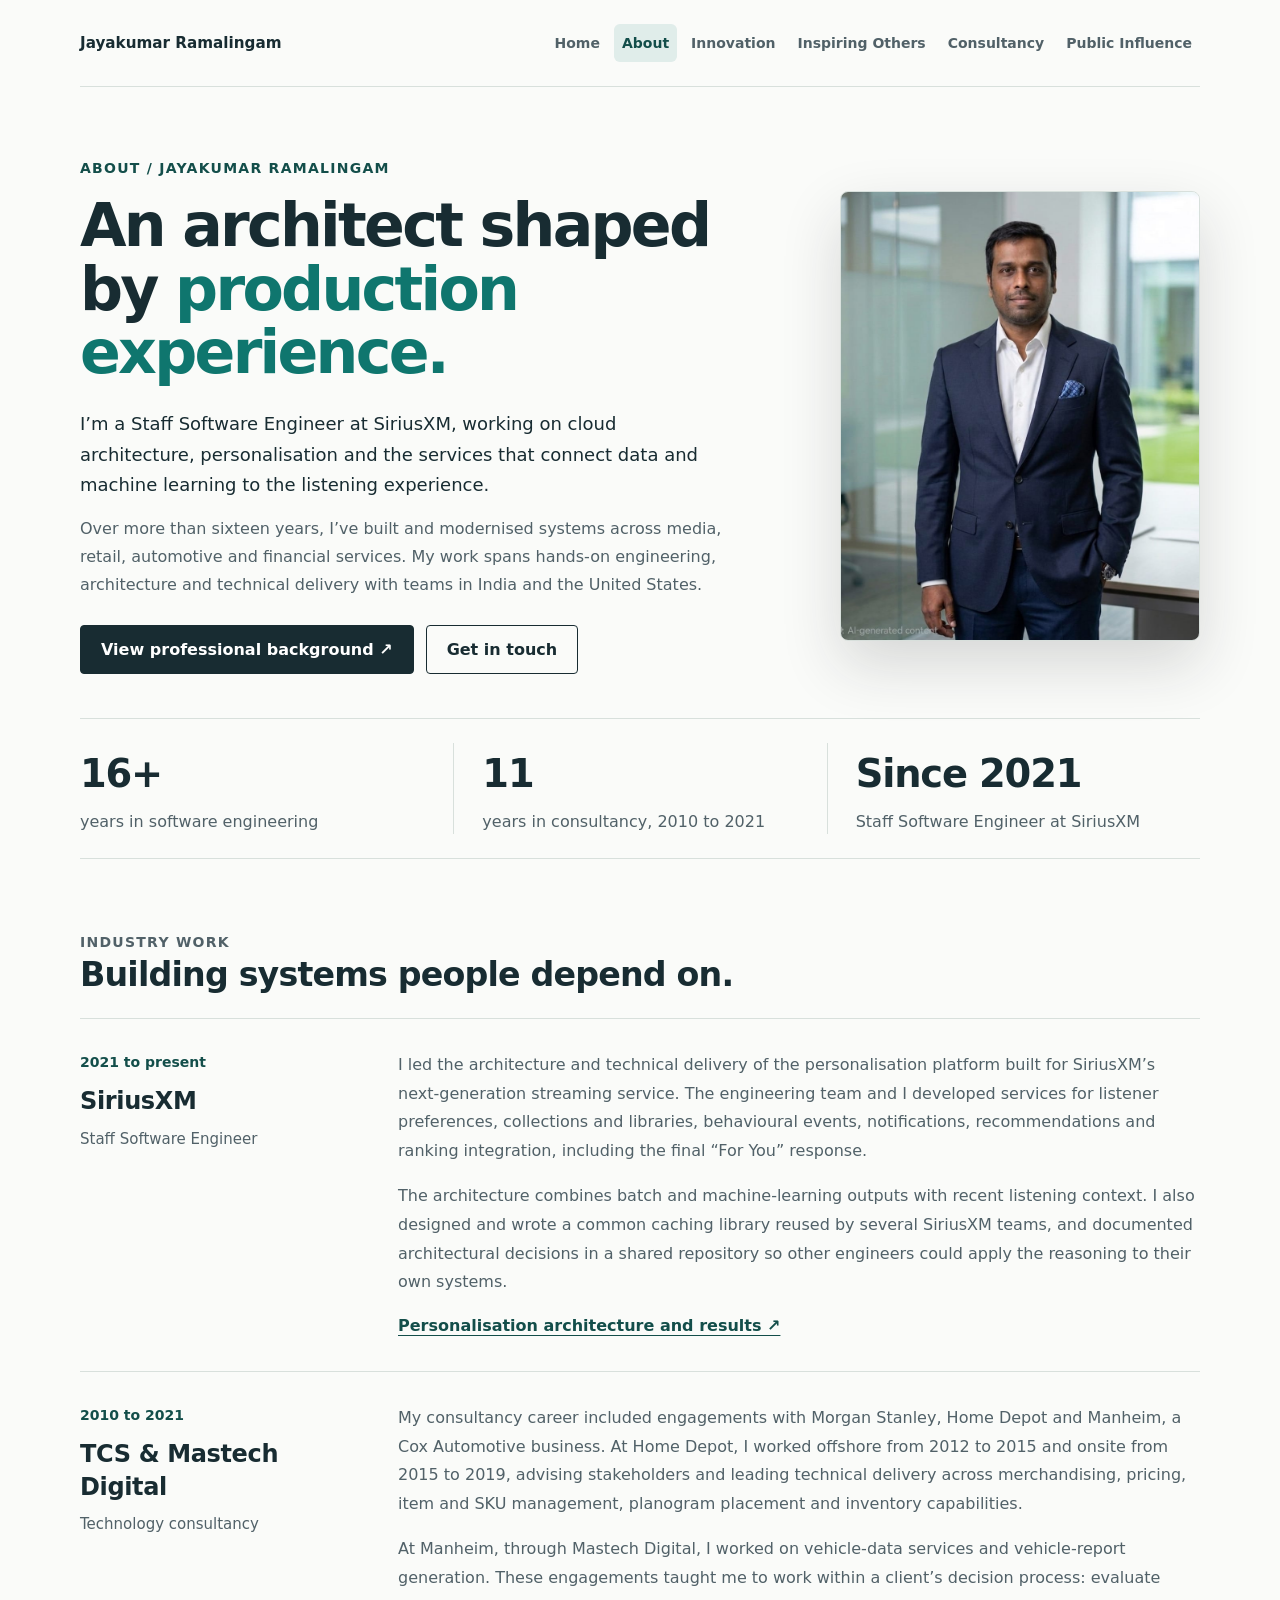
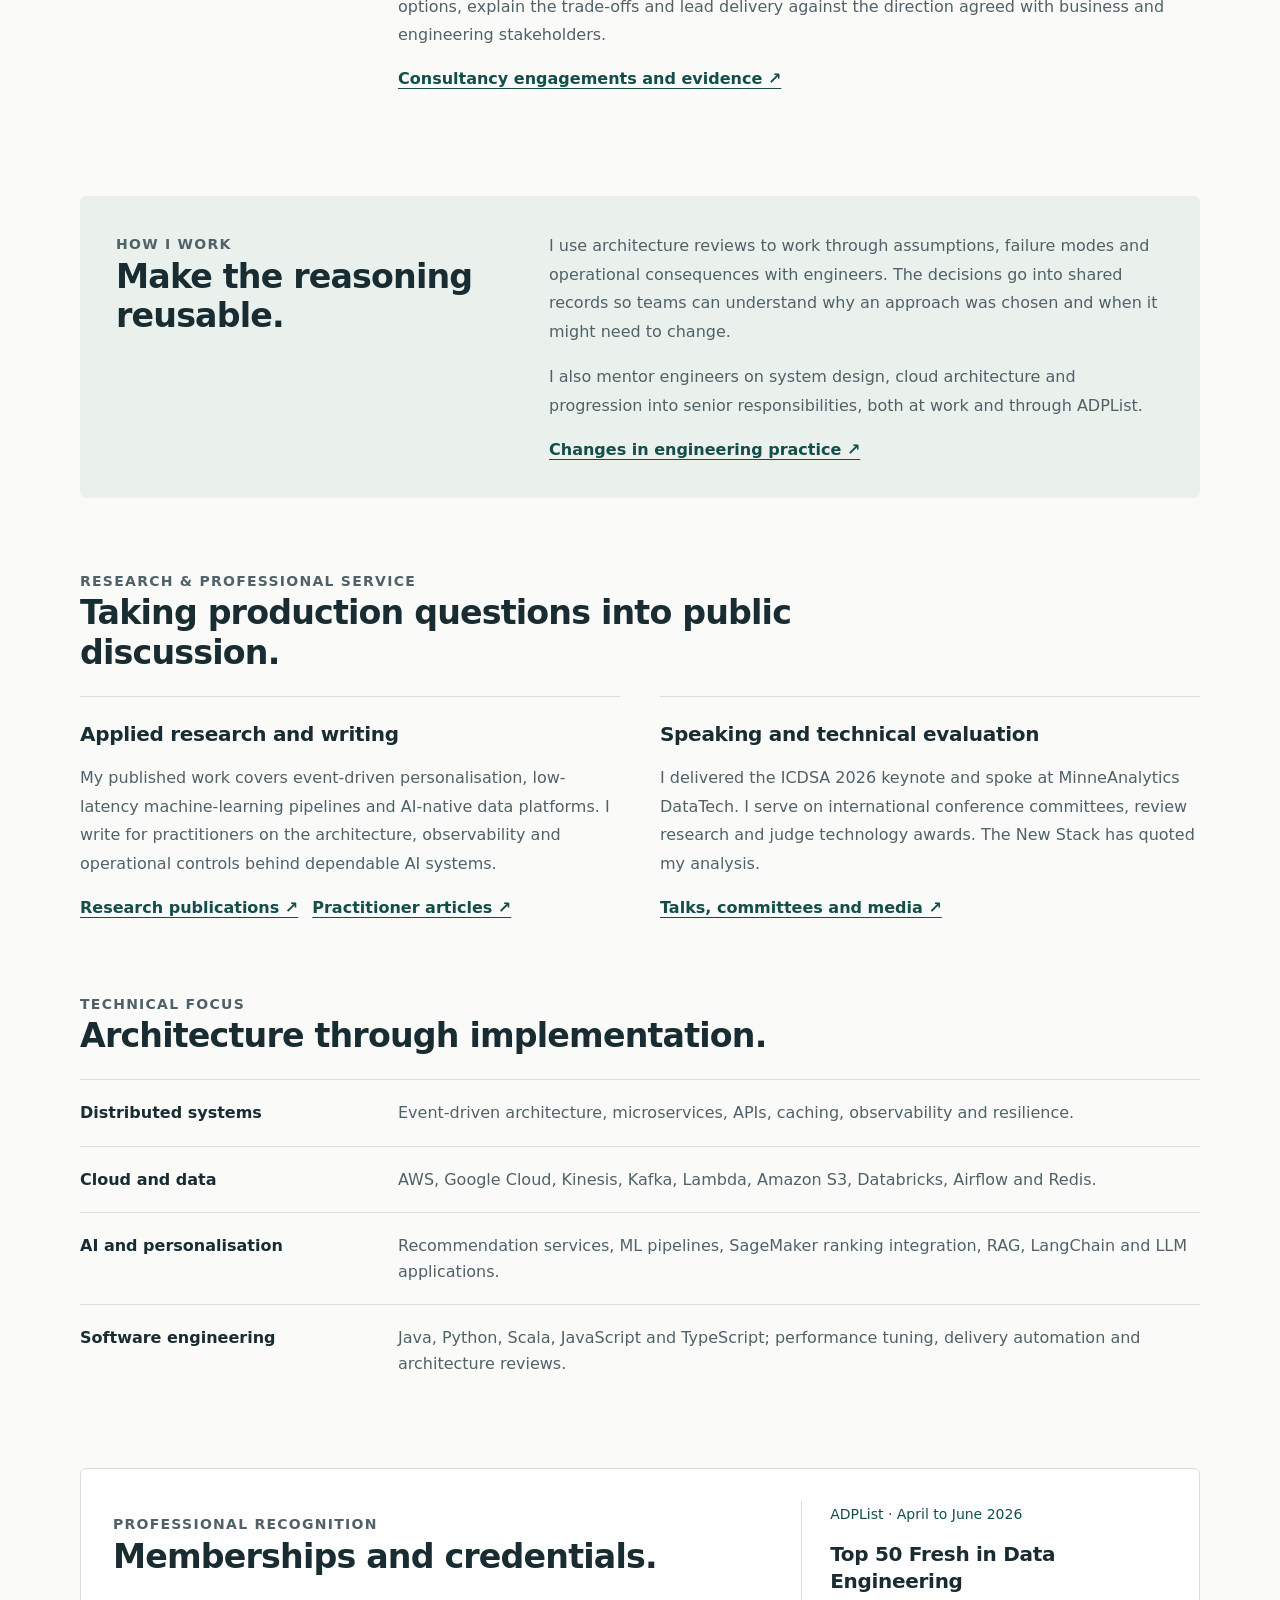
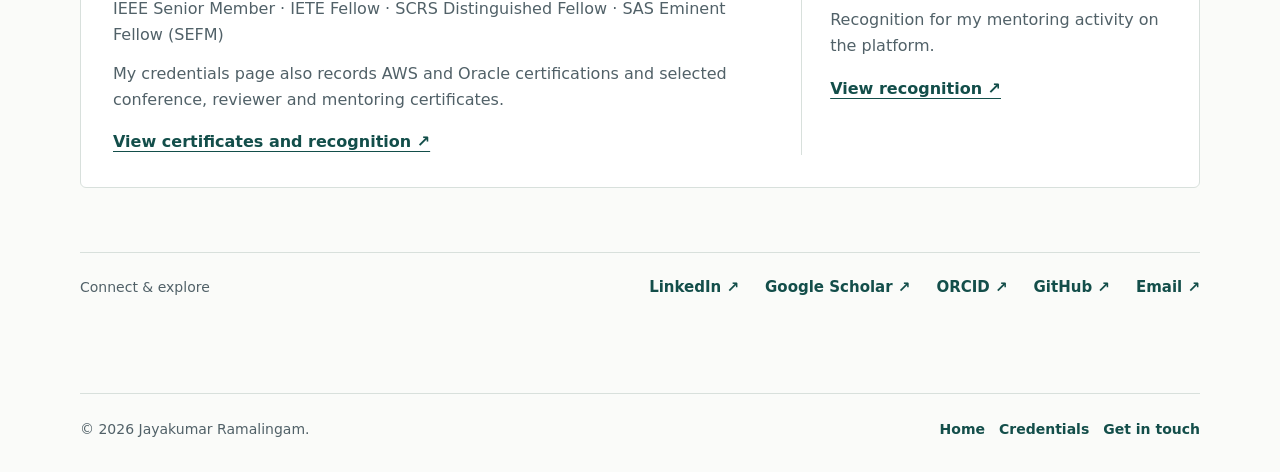
==== about.html @ e1bb245c "Add SAS Eminent Fellow membership" ====
<!doctype html>
<html lang="en">
  <head>
    <meta charset="utf-8">
    <meta name="viewport" content="width=device-width, initial-scale=1">
    <meta name="robots" content="noindex, nofollow, noarchive, nosnippet">
    <title>About | Jayakumar Ramalingam</title>
    <meta name="description" content="Jayakumar Ramalingam’s work in SiriusXM personalisation, eleven years of consultancy through TCS and Mastech Digital, applied research, speaking and mentoring.">
    <link rel="canonical" href="https://jrtechfolio.com/about.html">
    <meta property="og:type" content="profile">
    <meta property="og:site_name" content="Jayakumar Ramalingam">
    <meta property="og:title" content="About | Jayakumar Ramalingam">
    <meta property="og:description" content="Sixteen years in software engineering across media, retail, automotive and financial services. Staff Software Engineer at SiriusXM, researcher, speaker and mentor.">
    <meta property="og:url" content="https://jrtechfolio.com/about.html">
    <meta property="og:image" content="https://jrtechfolio.com/assets/profile/jay-full.jpeg">
    <meta property="og:image:alt" content="Portrait of Jayakumar Ramalingam">
    <meta name="twitter:card" content="summary">
    <meta name="twitter:title" content="About | Jayakumar Ramalingam">
    <meta name="twitter:description" content="Sixteen years in software engineering across media, retail, automotive and financial services. Staff Software Engineer at SiriusXM, researcher, speaker and mentor.">
    <meta name="twitter:image" content="https://jrtechfolio.com/assets/profile/jay-full.jpeg">
    <link rel="icon" href="favicon.svg" type="image/svg+xml">
    <link rel="stylesheet" href="style.css">
    <link rel="stylesheet" href="profile.css?v=20260906">
  </head>
  <body class="profile-refresh">
    <a class="skip-link" href="#main">Skip to content</a>
    <header class="site-header">
      <a class="brand" href="index.html">Jayakumar Ramalingam</a>
      <nav class="nav" aria-label="Primary navigation"><a href="index.html">Home</a><a aria-current="page" href="about.html">About</a><a href="innovation.html">Innovation</a><a href="inspiring.html">Inspiring Others</a><a href="consultancy.html">Consultancy</a><a href="influencer.html">Public Influence</a></nav>
    </header>
    <main class="profile" id="main">
      <section class="bio-intro" aria-labelledby="page-title">
        <div>
          <p class="eyebrow">About / Jayakumar Ramalingam</p>
          <h1 id="page-title">An architect shaped by <span>production experience.</span></h1>
          <p class="intro-lead">I’m a Staff Software Engineer at SiriusXM, working on cloud architecture, personalisation and the services that connect data and machine learning to the listening experience.</p>
          <p class="intro-detail">Over more than sixteen years, I’ve built and modernised systems across media, retail, automotive and financial services. My work spans hands-on engineering, architecture and technical delivery with teams in India and the United States.</p>
          <div class="actions"><a href="https://linkedin.com/in/jayakumarramalingam">View professional background ↗</a><a href="mailto:Jayakumar.ramalingam@ieee.org">Get in touch</a></div>
        </div>
        <img class="profile-portrait" src="assets/profile/jay-full.jpeg" alt="Jayakumar Ramalingam" fetchpriority="high">
      </section>
      <dl class="career-facts" aria-label="Career at a glance"><div><dt>16+</dt><dd>years in software engineering</dd></div><div><dt>11</dt><dd>years in consultancy, 2010 to 2021</dd></div><div><dt>Since 2021</dt><dd>Staff Software Engineer at SiriusXM</dd></div></dl>
      <section class="section bio-story" aria-labelledby="work-title">
        <div class="section-heading"><p class="eyebrow">Industry work</p><h2 id="work-title">Building systems people depend on.</h2></div>
        <div class="career-entries">
          <article><div class="career-label"><span>2021 to present</span><h3>SiriusXM</h3><p>Staff Software Engineer</p></div><div><p>I led the architecture and technical delivery of the personalisation platform built for SiriusXM’s next-generation streaming service. The engineering team and I developed services for listener preferences, collections and libraries, behavioural events, notifications, recommendations and ranking integration, including the final “For You” response.</p><p>The architecture combines batch and machine-learning outputs with recent listening context. I also designed and wrote a common caching library reused by several SiriusXM teams, and documented architectural decisions in a shared repository so other engineers could apply the reasoning to their own systems.</p><a class="text-link" href="innovation.html">Personalisation architecture and results ↗</a></div></article>
          <article><div class="career-label"><span>2010 to 2021</span><h3>TCS &amp; Mastech Digital</h3><p>Technology consultancy</p></div><div><p>My consultancy career included engagements with Morgan Stanley, Home Depot and Manheim, a Cox Automotive business. At Home Depot, I worked offshore from 2012 to 2015 and onsite from 2015 to 2019, advising stakeholders and leading technical delivery across merchandising, pricing, item and SKU management, planogram placement and inventory capabilities.</p><p>At Manheim, through Mastech Digital, I worked on vehicle-data services and vehicle-report generation. These engagements taught me to work within a client’s decision process: evaluate options, explain the trade-offs and lead delivery against the direction agreed with business and engineering stakeholders.</p><a class="text-link" href="consultancy.html">Consultancy engagements and evidence ↗</a></div></article>
        </div>
      </section>
      <section class="section practice-section" aria-labelledby="practice-title"><div><p class="eyebrow">How I work</p><h2 id="practice-title">Make the reasoning reusable.</h2></div><div><p>I use architecture reviews to work through assumptions, failure modes and operational consequences with engineers. The decisions go into shared records so teams can understand why an approach was chosen and when it might need to change.</p><p>I also mentor engineers on system design, cloud architecture and progression into senior responsibilities, both at work and through ADPList.</p><div class="text-links"><a href="inspiring.html">Changes in engineering practice ↗</a></div></div></section>
      <section class="section" aria-labelledby="research-title">
        <div class="section-heading"><p class="eyebrow">Research &amp; professional service</p><h2 id="research-title">Taking production questions into public discussion.</h2></div>
        <div class="about-contributions"><article><h3>Applied research and writing</h3><p>My published work covers event-driven personalisation, low-latency machine-learning pipelines and AI-native data platforms. I write for practitioners on the architecture, observability and operational controls behind dependable AI systems.</p><a class="text-link" href="publications.html">Research publications ↗</a><a class="text-link" href="influencer.html#writing-title">Practitioner articles ↗</a></article><article><h3>Speaking and technical evaluation</h3><p>I delivered the ICDSA 2026 keynote and spoke at MinneAnalytics DataTech. I serve on international conference committees, review research and judge technology awards. The New Stack has quoted my analysis.</p><a class="text-link" href="influencer.html">Talks, committees and media ↗</a></article></div>
      </section>
      <section class="section" aria-labelledby="expertise-title"><div class="section-heading"><p class="eyebrow">Technical focus</p><h2 id="expertise-title">Architecture through implementation.</h2></div><dl class="expertise-list"><div><dt>Distributed systems</dt><dd>Event-driven architecture, microservices, APIs, caching, observability and resilience.</dd></div><div><dt>Cloud and data</dt><dd>AWS, Google Cloud, Kinesis, Kafka, Lambda, Amazon S3, Databricks, Airflow and Redis.</dd></div><div><dt>AI and personalisation</dt><dd>Recommendation services, ML pipelines, SageMaker ranking integration, RAG, LangChain and LLM applications.</dd></div><div><dt>Software engineering</dt><dd>Java, Python, Scala, JavaScript and TypeScript; performance tuning, delivery automation and architecture reviews.</dd></div></dl></section>
      <section class="section credentials-band" aria-labelledby="credentials-title"><div><p class="eyebrow">Professional recognition</p><h2 id="credentials-title">Memberships and credentials.</h2><p>IEEE Senior Member · IETE Fellow · SCRS Distinguished Fellow · SAS Eminent Fellow (SEFM)</p><p>My credentials page also records AWS and Oracle certifications and selected conference, reviewer and mentoring certificates.</p><a class="text-link" href="certifications.html">View certificates and recognition ↗</a></div><div class="mentoring-recognition"><span>ADPList · April to June 2026</span><h3>Top 50 Fresh in Data Engineering</h3><p>Recognition for my mentoring activity on the platform.</p><a class="text-link" href="certifications.html#recognition-title">View recognition ↗</a></div></section>
      <div class="profile-links closing-links" aria-label="Professional profiles"><span>Connect &amp; explore</span><a href="https://linkedin.com/in/jayakumarramalingam">LinkedIn ↗</a><a href="https://scholar.google.com/citations?user=TAICrQcAAAAJ">Google Scholar ↗</a><a href="https://orcid.org/0009-0007-9823-3097">ORCID ↗</a><a href="https://github.com/jayakumar-ramalingam/">GitHub ↗</a><a href="mailto:Jayakumar.ramalingam@ieee.org">Email ↗</a></div>
    </main>
    <footer class="site-footer"><p>© 2026 Jayakumar Ramalingam.</p><div><a href="index.html">Home</a><a href="certifications.html">Credentials</a><a href="mailto:Jayakumar.ramalingam@ieee.org">Get in touch</a></div></footer>
  </body>
</html>
---- style.css ----
:root {
  color-scheme: light;
  --bg: #f7f4ef;
  --surface: #ffffff;
  --ink: #202124;
  --muted: #5f6368;
  --line: #d7d2ca;
  --accent: #0f766e;
  --accent-dark: #134e4a;
  --warm: #d97706;
}

* {
  box-sizing: border-box;
}

body {
  margin: 0;
  min-height: 100vh;
  font-family: Inter, ui-sans-serif, system-ui, -apple-system, BlinkMacSystemFont,
    "Segoe UI", sans-serif;
  color: var(--ink);
  background:
    radial-gradient(circle at 88% 18%, rgba(217, 119, 6, 0.16), transparent 26%),
    linear-gradient(135deg, rgba(15, 118, 110, 0.12), transparent 35%),
    var(--bg);
}

a {
  color: inherit;
}

.site-header,
.site-footer,
.profile {
  width: min(1120px, calc(100% - 32px));
  margin: 0 auto;
}

.site-header {
  display: flex;
  justify-content: space-between;
  gap: 24px;
  align-items: center;
  padding: 24px 0;
}

.brand {
  flex: 0 0 auto;
  color: var(--ink);
  font-weight: 900;
  text-decoration: none;
}

.nav {
  display: flex;
  flex-wrap: wrap;
  justify-content: flex-end;
  gap: 6px;
}

.nav a {
  min-height: 34px;
  padding: 8px 10px;
  border-radius: 6px;
  color: var(--muted);
  font-size: 0.9rem;
  font-weight: 800;
  text-decoration: none;
}

.nav a:hover,
.nav a[aria-current="page"] {
  background: rgba(15, 118, 110, 0.11);
  color: var(--accent-dark);
}

.profile {
  padding: 48px 0 64px;
}

.hero {
  display: grid;
  grid-template-columns: minmax(0, 1fr) minmax(320px, 0.62fr);
  gap: 44px;
  align-items: center;
  padding: 40px 0 56px;
}

.hero-copy,
.page-hero > div {
  max-width: 780px;
}

.page {
  padding-top: 36px;
}

.page-hero {
  display: grid;
  grid-template-columns: minmax(0, 1fr) 164px;
  gap: 36px;
  align-items: center;
  padding-bottom: 48px;
}

.eyebrow {
  margin: 0 0 14px;
  color: var(--accent-dark);
  font-size: 0.78rem;
  font-weight: 900;
  letter-spacing: 0.12em;
  text-transform: uppercase;
}

h1,
h2,
h3,
p {
  letter-spacing: 0;
}

h1 {
  margin: 0;
  max-width: 11ch;
  font-size: clamp(3.1rem, 7vw, 6.4rem);
  line-height: 0.96;
}

.page-hero h1 {
  max-width: 13ch;
  font-size: clamp(2.7rem, 6vw, 5.5rem);
}

h2 {
  margin: 0;
  font-size: clamp(1.8rem, 3vw, 3rem);
  line-height: 1.08;
}

h3 {
  margin: 0;
  font-size: 1rem;
}

.summary {
  max-width: 680px;
  margin: 18px 0 0;
  color: var(--muted);
  font-size: 1.2rem;
  line-height: 1.7;
}

.hero-statement {
  max-width: 620px;
  margin: 28px 0 0;
  font-size: 2rem;
  font-weight: 900;
  line-height: 1.15;
}

.actions,
.inline-links {
  display: flex;
  flex-wrap: wrap;
  gap: 12px;
  margin-top: 32px;
}

.actions a,
.inline-links a,
.section-list article > a {
  display: inline-flex;
  align-items: center;
  justify-content: center;
  min-height: 44px;
  padding: 0 18px;
  border: 1px solid var(--ink);
  border-radius: 6px;
  font-weight: 900;
  text-decoration: none;
  transition:
    background-color 160ms ease,
    color 160ms ease,
    transform 160ms ease;
}

.actions a:first-child,
.inline-links a:first-child,
.section-list article > a {
  background: var(--ink);
  color: var(--surface);
}

.actions a:hover,
.inline-links a:hover,
.section-list article > a:hover {
  transform: translateY(-2px);
}

.connect-panel {
  padding: 24px;
  border: 1px solid var(--line);
  border-radius: 8px;
  background: rgba(255, 255, 255, 0.82);
  box-shadow: 0 24px 60px rgba(32, 33, 36, 0.16);
}

.connect-panel .eyebrow {
  margin: 0;
}

.connect-links {
  display: grid;
  gap: 8px;
  margin: 18px 0 0;
  padding: 0;
  list-style: none;
}

.connect-links a {
  display: flex;
  min-height: 42px;
  align-items: center;
  padding: 0 14px;
  border: 1px solid var(--line);
  border-radius: 6px;
  background: var(--surface);
  color: var(--accent-dark);
  font-weight: 900;
  text-decoration: none;
}

.connect-links a:hover {
  border-color: var(--accent);
}

.home-contributions {
  padding-top: 32px;
  border-top: 1px solid var(--line);
}

.evidence-grid {
  display: grid;
  grid-template-columns: repeat(5, minmax(0, 1fr));
  gap: 12px;
}

.evidence-grid a {
  display: flex;
  min-height: 164px;
  flex-direction: column;
  justify-content: space-between;
  padding: 20px;
  border: 1px solid var(--line);
  border-radius: 8px;
  background: rgba(255, 255, 255, 0.8);
  color: var(--ink);
  font-weight: 900;
  line-height: 1.25;
  text-decoration: none;
  transition: border-color 160ms ease, transform 160ms ease;
}

.evidence-grid a::after {
  content: "View evidence";
  color: var(--accent-dark);
  font-size: 0.78rem;
  text-transform: uppercase;
}

.evidence-grid a:hover {
  border-color: var(--accent);
  transform: translateY(-2px);
}


.contribution-list {
  display: grid;
  grid-template-columns: repeat(2, minmax(0, 1fr));
  gap: 0 28px;
  margin: 0;
  padding: 0;
  list-style: none;
}

.contribution-list li {
  min-width: 0;
  padding: 18px 0;
  border-top: 1px solid var(--line);
}

.contribution-list a,
.contribution-list span {
  display: block;
}

.contribution-list a {
  color: var(--accent-dark);
  font-weight: 900;
  text-decoration: none;
}

.contribution-list span {
  margin-top: 8px;
  color: var(--muted);
  line-height: 1.55;
}

.avatar {
  width: 164px;
  height: 164px;
  border: 1px solid var(--line);
  border-radius: 50%;
  object-fit: cover;
  background: var(--surface);
  box-shadow: 0 20px 45px rgba(32, 33, 36, 0.12);
}

.about-hero {
  grid-template-columns: minmax(0, 0.92fr) minmax(260px, 0.48fr);
}

.profile-portrait {
  display: block;
  width: 100%;
  max-width: 360px;
  aspect-ratio: 4 / 5;
  justify-self: end;
  border: 1px solid var(--line);
  border-radius: 8px;
  object-fit: cover;
  object-position: center top;
  background: var(--surface);
  box-shadow: 0 24px 60px rgba(32, 33, 36, 0.16);
}

.details {
  display: grid;
  grid-template-columns: repeat(3, minmax(0, 1fr));
  gap: 18px;
  border-top: 1px solid var(--line);
  padding-top: 24px;
}

.details article,
.timeline article,
.credentials > div,
.section-list article {
  min-height: 180px;
  padding: 22px;
  border: 1px solid var(--line);
  border-radius: 8px;
  background: rgba(255, 255, 255, 0.76);
}

.details h2,
.timeline h3 {
  margin: 0 0 14px;
  font-size: 1rem;
}

.details p,
.timeline p,
.section p,
.credentials p,
.section-list p {
  margin: 0;
  color: var(--muted);
  line-height: 1.65;
}

.details .evidence-note {
  margin-top: 14px;
  font-size: 0.9rem;
}

.stats {
  display: grid;
  grid-template-columns: repeat(3, minmax(0, 1fr));
  gap: 1px;
  margin-top: 18px;
  overflow: hidden;
  border: 1px solid var(--line);
  border-radius: 8px;
  background: var(--line);
}

.stats div {
  min-width: 0;
  padding: 18px;
  background: rgba(255, 255, 255, 0.84);
}

.case-study h3 {
  margin-bottom: 12px;
  color: var(--accent-dark);
  font-size: 0.9rem;
  text-transform: uppercase;
}

.architecture-flow {
  display: grid;
  justify-items: center;
  gap: 10px;
  padding: 24px;
  border: 1px solid var(--line);
  border-radius: 8px;
  background: rgba(255, 255, 255, 0.76);
  text-align: center;
}

.architecture-flow > span,
.architecture-services span {
  padding: 12px 16px;
  border: 1px solid var(--line);
  border-radius: 4px;
  background: var(--surface);
  color: var(--ink);
  font-weight: 700;
}

.architecture-flow b {
  color: var(--accent-dark);
}

.architecture-services {
  display: grid;
  grid-template-columns: repeat(4, minmax(0, 1fr));
  gap: 8px;
  width: 100%;
}

.stats span {
  display: block;
  margin-bottom: 8px;
  color: var(--muted);
  font-size: 0.78rem;
  font-weight: 900;
  text-transform: uppercase;
}

.stats strong {
  display: block;
  overflow-wrap: anywhere;
  font-size: 1rem;
}

.section {
  margin-top: 64px;
}

.section-heading {
  max-width: 760px;
  margin-bottom: 24px;
}

.timeline {
  display: grid;
  gap: 14px;
}

.timeline article {
  display: grid;
  grid-template-columns: minmax(180px, 0.8fr) 120px minmax(0, 1.4fr);
  gap: 20px;
  align-items: start;
  min-height: 0;
}

.timeline article > span {
  color: var(--accent-dark);
  font-size: 0.9rem;
  font-weight: 900;
}

.timeline h3 {
  margin-bottom: 6px;
}

.two-column {
  display: grid;
  grid-template-columns: minmax(0, 0.95fr) minmax(0, 1.05fr);
  gap: 36px;
  align-items: start;
  padding-top: 32px;
  border-top: 1px solid var(--line);
}

.two-column h2 {
  margin-bottom: 18px;
}

.two-column p + p {
  margin-top: 14px;
}

.skill-list,
.link-list {
  display: grid;
  gap: 10px;
  margin: 0;
  padding: 0;
  list-style: none;
}

.skill-list li,
.link-list li {
  padding: 14px 16px;
  border-left: 4px solid var(--accent);
  border-radius: 6px;
  background: rgba(255, 255, 255, 0.8);
  color: var(--muted);
  line-height: 1.45;
}

.link-list a {
  color: var(--accent-dark);
  font-weight: 900;
}

.proof-list,
.fact-list {
  display: grid;
  gap: 14px;
  margin: 0;
  padding: 0;
  list-style: none;
}

.proof-list li,
.fact-list li {
  padding: 22px;
  border: 1px solid var(--line);
  border-radius: 8px;
  background: rgba(255, 255, 255, 0.76);
}

.proof-list span,
.fact-list li {
  color: var(--muted);
  line-height: 1.65;
}

.proof-list li {
  display: grid;
  grid-template-columns: minmax(220px, 0.6fr) minmax(0, 1.4fr);
  gap: 18px;
  align-items: start;
}

.proof-list a {
  color: var(--accent-dark);
  font-weight: 900;
}

.proof-note {
  margin-top: 18px;
  color: var(--muted);
  line-height: 1.65;
}

.fact-list strong {
  color: var(--ink);
}

.text-links {
  display: flex;
  flex-wrap: wrap;
  gap: 14px;
  margin-top: 16px;
}

.text-links a {
  color: var(--accent-dark);
  font-weight: 900;
}

.text-link {
  display: inline-block;
  margin-top: 16px;
  color: var(--accent-dark);
  font-weight: 900;
}

.credentials {
  display: grid;
  grid-template-columns: minmax(0, 0.75fr) minmax(0, 1.25fr);
  gap: 18px;
}

.credentials h2 {
  margin-bottom: 10px;
  font-size: 1.35rem;
}

.section-list {
  display: grid;
  gap: 18px;
}

.section-list-spaced {
  margin-top: 18px;
}

.section-list article {
  min-height: 0;
}

.section-list h2 {
  max-width: 860px;
  margin-bottom: 14px;
  font-size: clamp(1.5rem, 3vw, 2.4rem);
}

.section-list article > a {
  margin-top: 20px;
}

.cert-grid {
  display: grid;
  grid-template-columns: repeat(2, minmax(0, 1fr));
  gap: 18px;
  border-top: 1px solid var(--line);
  padding-top: 24px;
}

.cert-grid article {
  min-height: 210px;
  padding: 24px;
  border: 1px solid var(--line);
  border-radius: 8px;
  background: rgba(255, 255, 255, 0.78);
}

.cert-grid span {
  display: inline-flex;
  min-height: 32px;
  align-items: center;
  padding: 0 10px;
  border-radius: 999px;
  background: rgba(15, 118, 110, 0.12);
  color: var(--accent-dark);
  font-size: 0.78rem;
  font-weight: 900;
  text-transform: uppercase;
}

.cert-grid h2 {
  margin: 18px 0 12px;
  font-size: clamp(1.45rem, 2.4vw, 2.15rem);
}

.cert-grid p {
  margin: 0;
  color: var(--muted);
  line-height: 1.65;
}

.certificate-gallery {
  display: grid;
  grid-template-columns: repeat(2, minmax(0, 1fr));
  gap: 18px;
}

.certificate-group + .certificate-group {
  margin-top: 36px;
}

.certificate-group > h3 {
  margin-bottom: 14px;
  font-size: 1.15rem;
}

.certificate-gallery article {
  overflow: hidden;
  border: 1px solid var(--line);
  border-radius: 8px;
  background: rgba(255, 255, 255, 0.82);
}

.certificate-gallery article > a {
  display: flex;
  align-items: center;
  justify-content: center;
  background: #ede8de;
}

.certificate-gallery img {
  display: block;
  width: 100%;
  aspect-ratio: 16 / 10;
  object-fit: contain;
  object-position: center;
  background: #fffdfa;
}

.certificate-gallery .certificate-portrait img {
  aspect-ratio: 4 / 5;
}

.certificate-gallery div {
  padding: 18px;
}

.certificate-gallery span {
  display: block;
  margin-bottom: 10px;
  color: var(--accent-dark);
  font-size: 0.78rem;
  font-weight: 900;
  text-transform: uppercase;
}

.certificate-gallery h3 {
  margin-bottom: 10px;
  font-size: 1.05rem;
}

.certificate-gallery p {
  margin: 0;
  color: var(--muted);
  line-height: 1.55;
}

.photo-gallery {
  display: grid;
  grid-template-columns: repeat(3, minmax(0, 1fr));
  gap: 18px;
}

.photo-gallery figure {
  margin: 0;
  overflow: hidden;
  border: 1px solid var(--line);
  border-radius: 8px;
  background: rgba(255, 255, 255, 0.82);
}

.photo-gallery a {
  display: block;
  background: #ede8de;
}

.photo-gallery img {
  display: block;
  width: 100%;
  aspect-ratio: 4 / 5;
  object-fit: cover;
  object-position: center;
}

.photo-gallery figcaption {
  padding: 14px 16px;
  color: var(--muted);
  font-weight: 800;
  line-height: 1.4;
}

.gallery-group + .gallery-group {
  margin-top: 42px;
}

.gallery-group > h2 {
  margin-bottom: 18px;
  font-size: 1.35rem;
}

.site-footer {
  display: flex;
  justify-content: space-between;
  gap: 20px;
  align-items: center;
  border-top: 1px solid var(--line);
  padding: 24px 0 32px;
  color: var(--muted);
}

.site-footer p {
  margin: 0;
}

.site-footer div {
  display: flex;
  flex-wrap: wrap;
  justify-content: flex-end;
  gap: 14px;
}

.site-footer a {
  color: var(--accent-dark);
  font-weight: 900;
  text-decoration: none;
}

@media (max-width: 900px) {
  .evidence-grid {
    grid-template-columns: repeat(2, minmax(0, 1fr));
  }

  .site-header {
    display: block;
  }

  .nav {
    justify-content: flex-start;
    margin-top: 16px;
  }

  .hero,
  .page-hero,
  .about-hero,
  .two-column,
  .credentials {
    grid-template-columns: 1fr;
  }

  .connect-panel {
    max-width: 560px;
  }

  .profile-portrait {
    justify-self: start;
  }
}

@media (max-width: 720px) {
  .site-header,
  .site-footer,
  .profile {
    width: min(100% - 24px, 1120px);
  }

  .profile {
    padding-top: 24px;
  }

  h1,
  .page-hero h1 {
    font-size: clamp(2.7rem, 16vw, 4.7rem);
  }

  .summary {
    font-size: 1.05rem;
  }

  .hero-statement {
    font-size: 1.5rem;
  }

  .details,
  .stats,
  .evidence-grid,
  .contribution-list,
  .cert-grid,
  .certificate-gallery,
  .photo-gallery,
  .proof-list {
    grid-template-columns: 1fr;
  }

  .proof-list li {
    grid-template-columns: 1fr;
    gap: 8px;
  }

  .architecture-services {
    grid-template-columns: 1fr;
  }

  .section {
    margin-top: 44px;
  }

  .timeline article {
    grid-template-columns: 1fr;
    gap: 10px;
  }

  .site-footer {
    display: block;
  }

  .site-footer div {
    justify-content: flex-start;
    margin-top: 12px;
  }
}
---- profile.css ----
/* Home and About share this presentation; evidence pages use style.css. */
.profile-refresh { --ink: #182c32; --muted: #516168; --line: #d8e0dc; background: #fafbf9; font-size: 1rem; line-height: 1.6; }
.profile-refresh .site-header { border-bottom: 1px solid var(--line); gap: 16px; }
.profile-refresh .brand { font-size: .95rem; font-weight: 800; }
.profile-refresh .nav a { font-weight: 650; padding: 8px; font-size: .875rem; }
.profile-refresh .profile { padding: 52px 0 72px; }
.profile-refresh .eyebrow { font-size: .875rem; font-weight: 700; letter-spacing: .09em; }
.profile-refresh h1 { max-width: 16ch; font-size: clamp(2.7rem, 4.7vw, 4rem); line-height: 1.06; letter-spacing: -.045em; font-weight: 750; }
.profile-refresh h1 span { color: var(--accent); }
.profile-refresh h2 { font-size: clamp(1.8rem, 2.6vw, 2.6rem); line-height: 1.18; letter-spacing: -.025em; }
.profile-refresh h3 { font-size: 1.25rem; line-height: 1.35; letter-spacing: -.015em; }
.profile-refresh p { margin-top: 0; }
.profile-refresh .actions { margin-top: 26px; }
.profile-refresh .actions a { border-radius: 4px; gap: 18px; padding: 11px 20px; font-weight: 700; }
.profile-refresh a:focus-visible { outline: 3px solid #bc6a14; outline-offset: 5px; }
.profile-refresh a { text-underline-offset: 4px; }
.skip-link { position: absolute; left: 16px; top: -100px; padding: 12px 20px; background: white; z-index: 20; }
.skip-link:focus { top: 12px; }
.intro-grid { display: grid; grid-template-columns: minmax(0, 1.3fr) minmax(0, .85fr); gap: 64px; align-items: center; padding: 18px 0 42px; }
.profile-refresh .intro-lead { margin: 24px 0 14px; font-size: 1.125rem; line-height: 1.7; }
.intro-detail { margin: 0; color: var(--muted); line-height: 1.75; }
.recognition-strip { display: flex; flex-wrap: wrap; gap: 8px 16px; padding: 0; margin: 24px 0 0; list-style: none; }
.recognition-strip a { color: var(--accent-dark); font-size: .875rem; font-weight: 650; }
.work-panel { background: #183b40; color: #fff; padding: 32px; border-radius: 6px; border-top: 4px solid #39af9c; }
.work-panel .eyebrow { color: #a8ded2; }
.work-panel h2 { font-size: 1.8rem; line-height: 1.25; margin-bottom: 20px; }
.work-panel p { color: #d7e5e4; line-height: 1.7; }
.work-facts { margin: 28px 0; }
.work-facts div { border-top: 1px solid #527175; padding: 18px 0; }
.work-facts dt { font-size: 2.25rem; font-weight: 750; letter-spacing: -.03em; }
.work-facts dd { margin: 0; color: #d7e5e4; font-size: .9375rem; }
.work-panel > a { display: block; font-size: .9375rem; font-weight: 650; color: #bcecdf; }
.profile-links { display: flex; flex-wrap: wrap; align-items: center; gap: 14px 26px; padding: 22px 0; border-top: 1px solid var(--line); border-bottom: 1px solid var(--line); }
.profile-links > span { margin-right: auto; color: var(--muted); font-size: .875rem; }
.profile-links a { color: var(--accent-dark); font-size: .9375rem; font-weight: 650; text-decoration: none; }
.profile-links a:hover { text-decoration: underline; }
.profile-refresh .section { margin-top: 72px; }
.section-heading-wide { display: grid; grid-template-columns: 1.25fr 1fr; gap: 64px; max-width: none; align-items: end; }
.section-heading-wide > p { color: var(--muted); line-height: 1.7; }
.work-grid { display: grid; grid-template-columns: repeat(2, minmax(0, 1fr)); gap: 18px; }
.work-card { display: flex; flex-direction: column; align-items: flex-start; min-width: 0; padding: 28px; background: white; border: 1px solid var(--line); border-radius: 6px; text-decoration: none; transition: border-color 160ms ease, box-shadow 160ms ease; }
.work-card:hover { border-color: var(--accent); box-shadow: 0 6px 18px #183b4009; }
.card-number { font-size: .875rem; font-weight: 650; color: var(--accent-dark); margin-bottom: 24px; }
.work-card h3 { font-size: 1.5rem; margin-bottom: 14px; }
.work-card p { color: var(--muted); line-height: 1.7; margin: 0 0 24px; }
.card-link { display: flex; width: 100%; justify-content: space-between; gap: 20px; margin-top: auto; color: var(--accent-dark); font-size: .9375rem; font-weight: 700; }
.profile-refresh .mentoring-note { margin-top: 24px; color: var(--muted); }
.mentoring-note a { color: var(--accent-dark); font-weight: 650; }
.public-rows article { display: grid; grid-template-columns: 140px minmax(0, 1fr) 150px; gap: 28px; padding: 28px 0; border-top: 1px solid var(--line); align-items: start; }
.row-label { font-size: .875rem; color: var(--accent-dark); font-weight: 700; }
.public-rows h3 { margin-bottom: 10px; }
.public-rows article > a { color: var(--accent-dark); font-size: .9375rem; font-weight: 700; justify-self: end; }
.public-rows p { color: var(--muted); line-height: 1.65; margin-bottom: 0; }
.bio-intro { display: grid; grid-template-columns: minmax(0, 1.4fr) minmax(0, .85fr); gap: 80px; align-items: center; padding: 18px 0 44px; }
.bio-intro h1 { max-width: 17ch; }
.conference-portrait { margin: 0; background: #183b40; border-radius: 6px; overflow: hidden; }
.conference-portrait img { display: block; width: 100%; height: auto; aspect-ratio: 4 / 5; object-fit: cover; object-position: 50% 30%; }
.conference-portrait figcaption { display: grid; padding: 16px 20px; color: #d7e5e4; font-size: .875rem; }
.conference-portrait figcaption span { color: white; font-weight: 700; font-size: 1rem; }
.career-facts { display: grid; grid-template-columns: repeat(3, minmax(0, 1fr)); margin: 0; padding: 24px 0; border-top: 1px solid var(--line); border-bottom: 1px solid var(--line); }
.career-facts div { padding: 0 28px; border-left: 1px solid var(--line); }
.career-facts div:first-child { padding-left: 0; border-left: 0; }
.career-facts dt { font-size: clamp(1.8rem, 3vw, 2.5rem); font-weight: 750; letter-spacing: -.03em; }
.career-facts dd { margin: 4px 0 0; color: var(--muted); }
.career-entries article { display: grid; grid-template-columns: 270px minmax(0, 1fr); gap: 48px; padding: 32px 0; border-top: 1px solid var(--line); }
.career-label span { display: block; color: var(--accent-dark); font-size: .875rem; font-weight: 650; margin-bottom: 12px; }
.career-label h3 { font-size: 1.5rem; }
.career-label p { margin-top: 8px; font-size: .9375rem; }
.career-entries p { color: var(--muted); line-height: 1.8; }
.career-entries p + p { margin-top: 16px; }
.profile-refresh .text-link, .profile-refresh .text-links a { font-weight: 650; }
.practice-section { display: grid; grid-template-columns: .75fr 1.25fr; gap: 64px; padding: 36px; background: #eaf1ed; border-radius: 6px; }
.practice-section p { color: var(--muted); line-height: 1.8; }
.practice-section p + p { margin-top: 16px; }
.about-contributions { display: grid; grid-template-columns: repeat(2, minmax(0, 1fr)); gap: 40px; }
.about-contributions article { border-top: 1px solid var(--line); padding-top: 24px; }
.about-contributions h3 { margin-bottom: 16px; }
.about-contributions p { color: var(--muted); line-height: 1.8; }
.about-contributions .text-link { margin-right: 14px; }
.expertise-list { margin: 0; }
.expertise-list div { display: grid; grid-template-columns: 270px minmax(0, 1fr); gap: 48px; border-top: 1px solid var(--line); padding: 20px 0; }
.expertise-list dt { font-weight: 700; }
.expertise-list dd { margin: 0; color: var(--muted); }
.credentials-band { display: grid; grid-template-columns: 1.4fr .8fr; gap: 48px; padding: 32px; border: 1px solid var(--line); border-radius: 6px; background: white; }
.credentials-band h2 { margin-bottom: 20px; }
.credentials-band p { margin-top: 12px; color: var(--muted); }
.mentoring-recognition { border-left: 1px solid var(--line); padding-left: 28px; }
.mentoring-recognition > span { font-size: .875rem; color: var(--accent-dark); }
.mentoring-recognition h3 { margin-top: 14px; }
.closing-links { margin-top: 64px; border-bottom: 0; }
.profile-refresh .site-footer { font-size: .875rem; }
.profile-refresh .site-footer a { font-weight: 650; }
@media (max-width: 1050px) {
  .intro-grid, .bio-intro { gap: 32px; }
  .profile-refresh .site-header { display: block; }
  .profile-refresh .nav { justify-content: flex-start; margin-top: 14px; }
  .section-heading-wide { gap: 32px; }
  .career-entries article, .expertise-list div { grid-template-columns: 220px minmax(0, 1fr); gap: 32px; }
}
@media (max-width: 760px) {
  .profile-refresh .profile { padding: 28px 0 44px; }
  .intro-grid, .bio-intro, .section-heading-wide, .practice-section, .credentials-band { grid-template-columns: 1fr; }
  .intro-grid, .bio-intro { gap: 32px; padding-top: 8px; }
  .profile-refresh h1 { font-size: clamp(2.5rem, 8vw, 3.5rem); max-width: 18ch; }
  .profile-refresh .intro-lead { font-size: 1.0625rem; }
  .work-panel { padding: 26px; }
  .profile-links { gap: 12px 22px; }
  .profile-links > span { flex-basis: 100%; }
  .profile-refresh .section { margin-top: 48px; }
  .section-heading-wide { gap: 16px; }
  .work-grid, .about-contributions { grid-template-columns: 1fr; }
  .work-card { padding: 24px; }
  .public-rows article { grid-template-columns: 1fr; gap: 12px; }
  .public-rows article > a { justify-self: start; }
  .conference-portrait { max-width: 420px; width: 100%; }
  .career-facts { gap: 20px; }
  .career-facts div { padding: 0 0 0 16px; }
  .career-facts dd { font-size: .875rem; }
  .career-entries article, .expertise-list div { grid-template-columns: 1fr; gap: 16px; }
  .practice-section, .credentials-band { padding: 24px; gap: 24px; }
  .mentoring-recognition { padding: 24px 0 0; border-left: 0; border-top: 1px solid var(--line); }
}
@media (max-width: 420px) {
  .career-facts { grid-template-columns: 1fr; }
  .career-facts div { padding: 0; border-left: 0; }
}
@media (prefers-reduced-motion: reduce) {
  .profile-refresh a { transition: none; }
  .profile-refresh .actions a:hover { transform: none; }
}
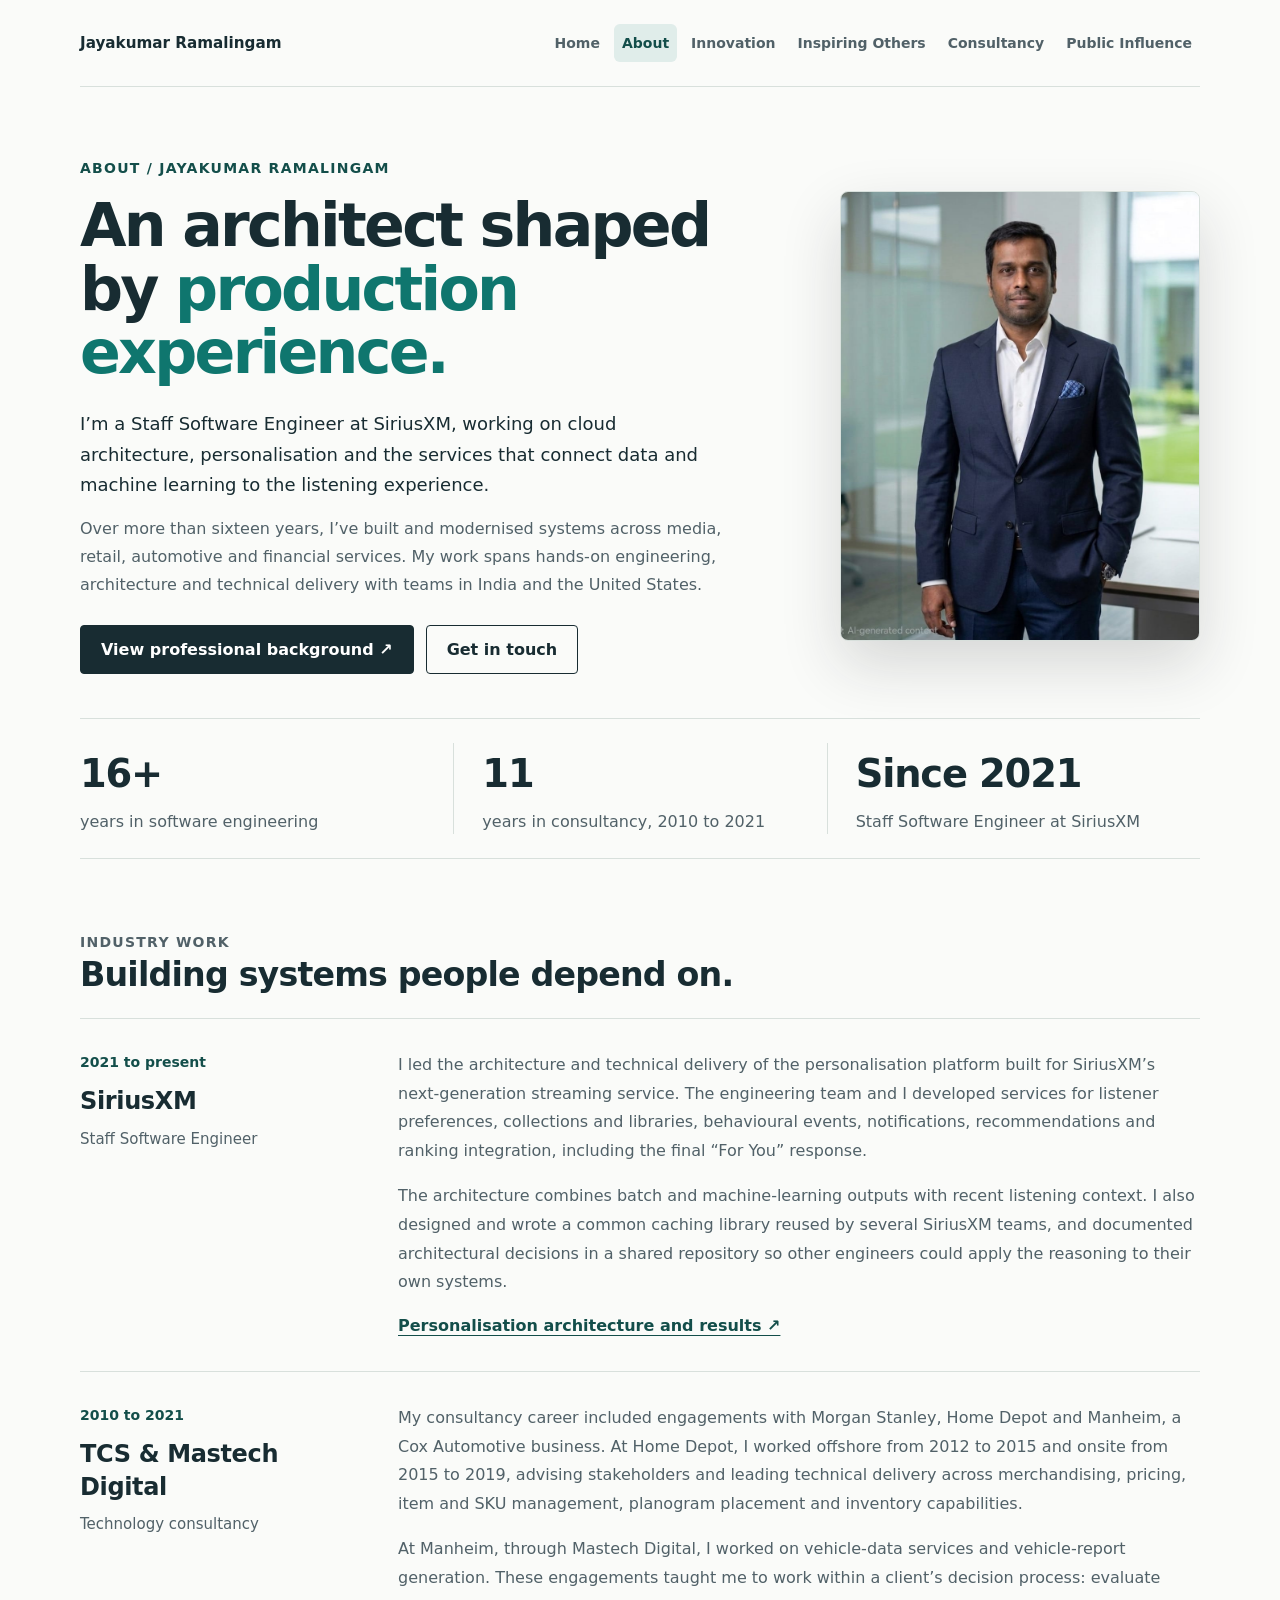
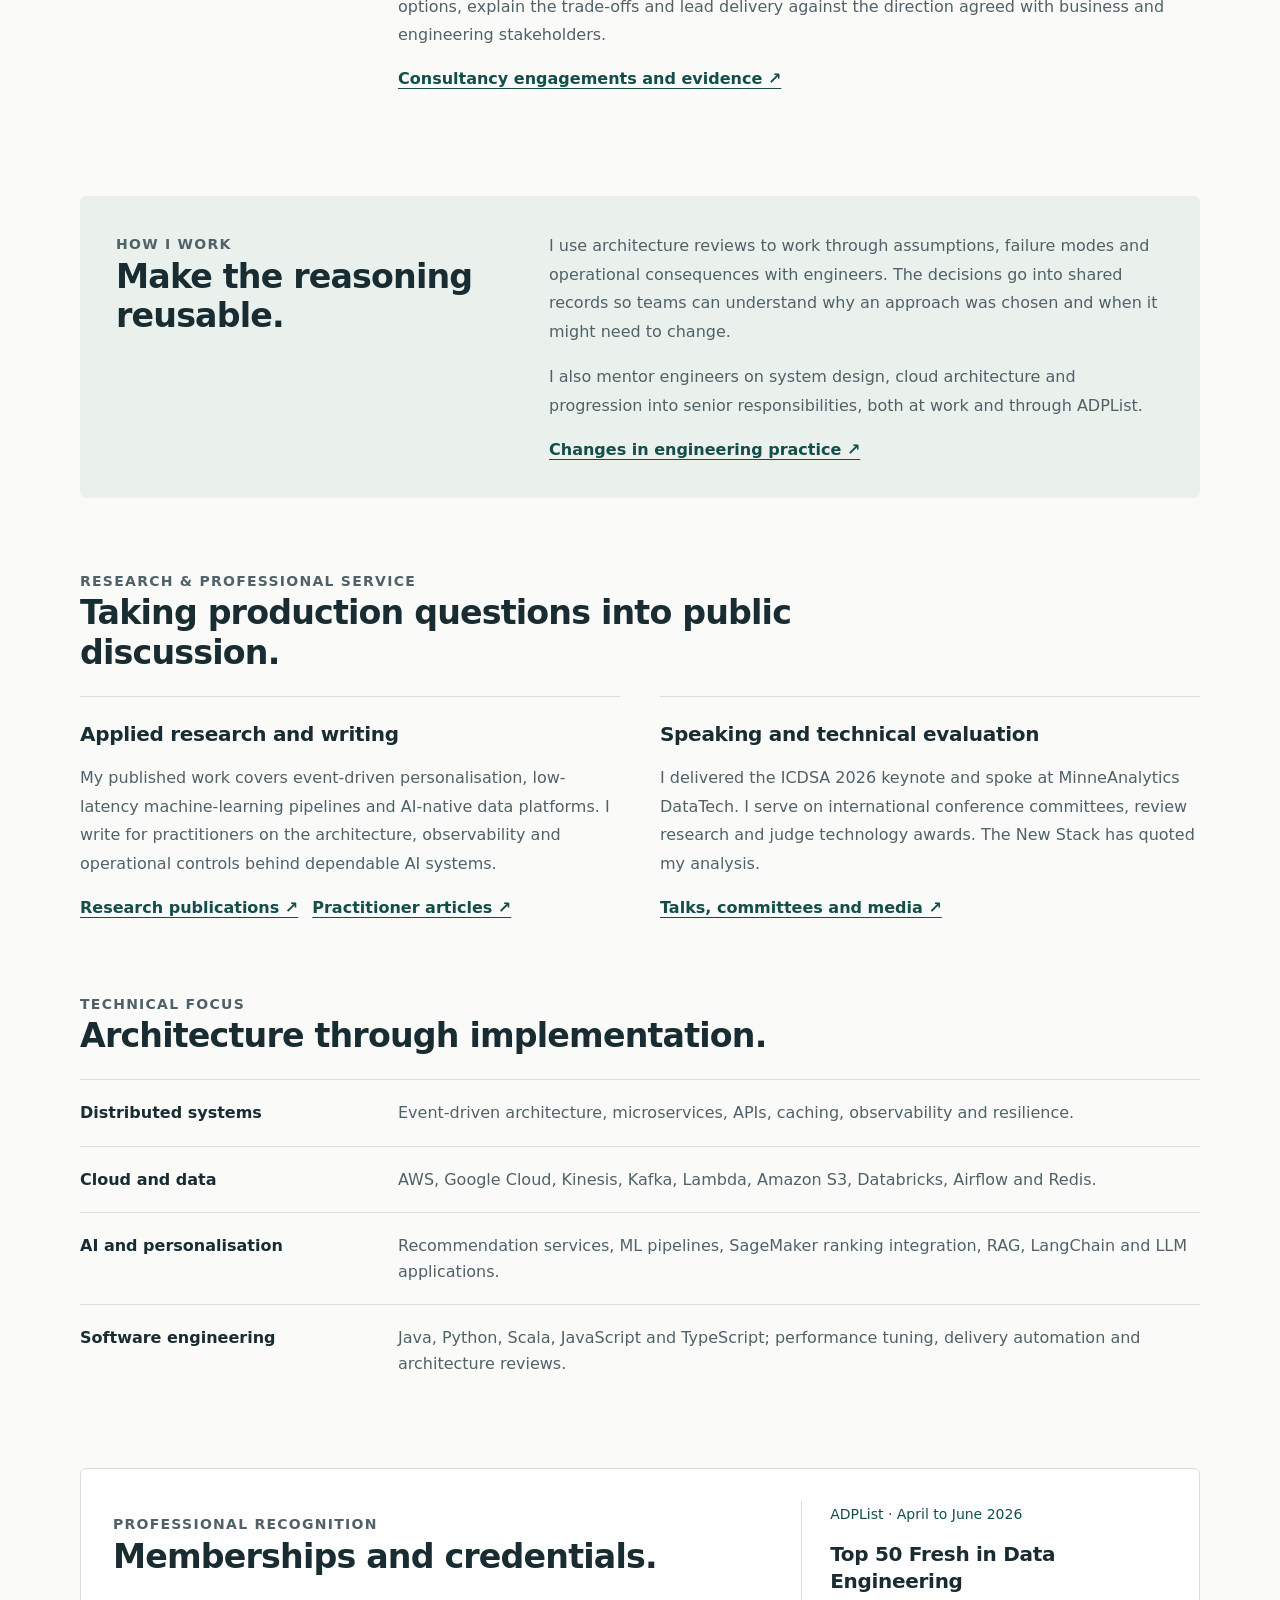
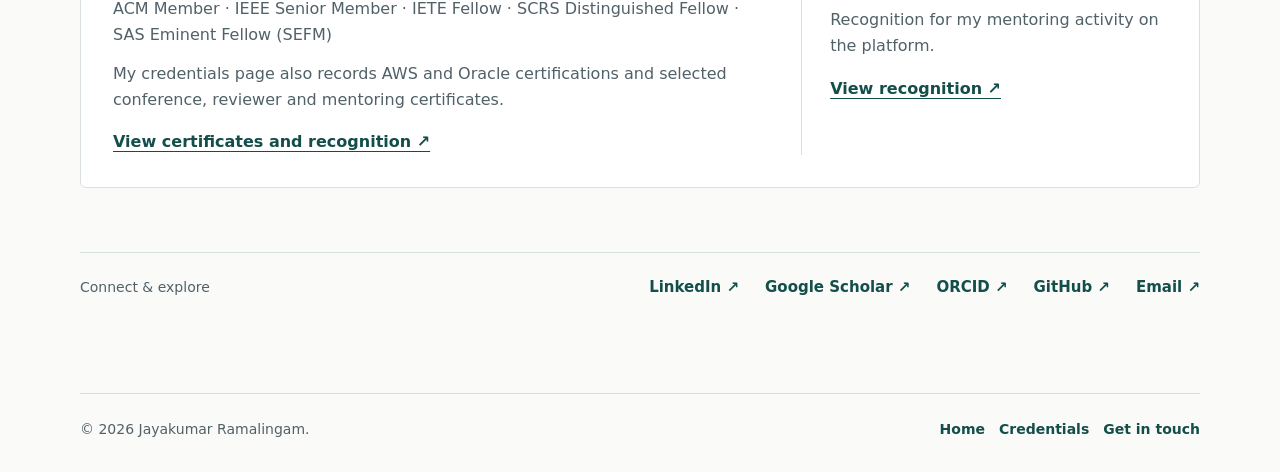
==== commit 58cd1af6: "Add ACM membership" ====
--- a/about.html
+++ b/about.html
@@ -53,7 +53,7 @@
         <div class="about-contributions"><article><h3>Applied research and writing</h3><p>My published work covers event-driven personalisation, low-latency machine-learning pipelines and AI-native data platforms. I write for practitioners on the architecture, observability and operational controls behind dependable AI systems.</p><a class="text-link" href="publications.html">Research publications ↗</a><a class="text-link" href="influencer.html#writing-title">Practitioner articles ↗</a></article><article><h3>Speaking and technical evaluation</h3><p>I delivered the ICDSA 2026 keynote and spoke at MinneAnalytics DataTech. I serve on international conference committees, review research and judge technology awards. The New Stack has quoted my analysis.</p><a class="text-link" href="influencer.html">Talks, committees and media ↗</a></article></div>
       </section>
       <section class="section" aria-labelledby="expertise-title"><div class="section-heading"><p class="eyebrow">Technical focus</p><h2 id="expertise-title">Architecture through implementation.</h2></div><dl class="expertise-list"><div><dt>Distributed systems</dt><dd>Event-driven architecture, microservices, APIs, caching, observability and resilience.</dd></div><div><dt>Cloud and data</dt><dd>AWS, Google Cloud, Kinesis, Kafka, Lambda, Amazon S3, Databricks, Airflow and Redis.</dd></div><div><dt>AI and personalisation</dt><dd>Recommendation services, ML pipelines, SageMaker ranking integration, RAG, LangChain and LLM applications.</dd></div><div><dt>Software engineering</dt><dd>Java, Python, Scala, JavaScript and TypeScript; performance tuning, delivery automation and architecture reviews.</dd></div></dl></section>
-      <section class="section credentials-band" aria-labelledby="credentials-title"><div><p class="eyebrow">Professional recognition</p><h2 id="credentials-title">Memberships and credentials.</h2><p>IEEE Senior Member · IETE Fellow · SCRS Distinguished Fellow · SAS Eminent Fellow (SEFM)</p><p>My credentials page also records AWS and Oracle certifications and selected conference, reviewer and mentoring certificates.</p><a class="text-link" href="certifications.html">View certificates and recognition ↗</a></div><div class="mentoring-recognition"><span>ADPList · April to June 2026</span><h3>Top 50 Fresh in Data Engineering</h3><p>Recognition for my mentoring activity on the platform.</p><a class="text-link" href="certifications.html#recognition-title">View recognition ↗</a></div></section>
+      <section class="section credentials-band" aria-labelledby="credentials-title"><div><p class="eyebrow">Professional recognition</p><h2 id="credentials-title">Memberships and credentials.</h2><p>ACM Member · IEEE Senior Member · IETE Fellow · SCRS Distinguished Fellow · SAS Eminent Fellow (SEFM)</p><p>My credentials page also records AWS and Oracle certifications and selected conference, reviewer and mentoring certificates.</p><a class="text-link" href="certifications.html">View certificates and recognition ↗</a></div><div class="mentoring-recognition"><span>ADPList · April to June 2026</span><h3>Top 50 Fresh in Data Engineering</h3><p>Recognition for my mentoring activity on the platform.</p><a class="text-link" href="certifications.html#recognition-title">View recognition ↗</a></div></section>
       <div class="profile-links closing-links" aria-label="Professional profiles"><span>Connect &amp; explore</span><a href="https://linkedin.com/in/jayakumarramalingam">LinkedIn ↗</a><a href="https://scholar.google.com/citations?user=TAICrQcAAAAJ">Google Scholar ↗</a><a href="https://orcid.org/0009-0007-9823-3097">ORCID ↗</a><a href="https://github.com/jayakumar-ramalingam/">GitHub ↗</a><a href="mailto:Jayakumar.ramalingam@ieee.org">Email ↗</a></div>
     </main>
     <footer class="site-footer"><p>© 2026 Jayakumar Ramalingam.</p><div><a href="index.html">Home</a><a href="certifications.html">Credentials</a><a href="mailto:Jayakumar.ramalingam@ieee.org">Get in touch</a></div></footer>
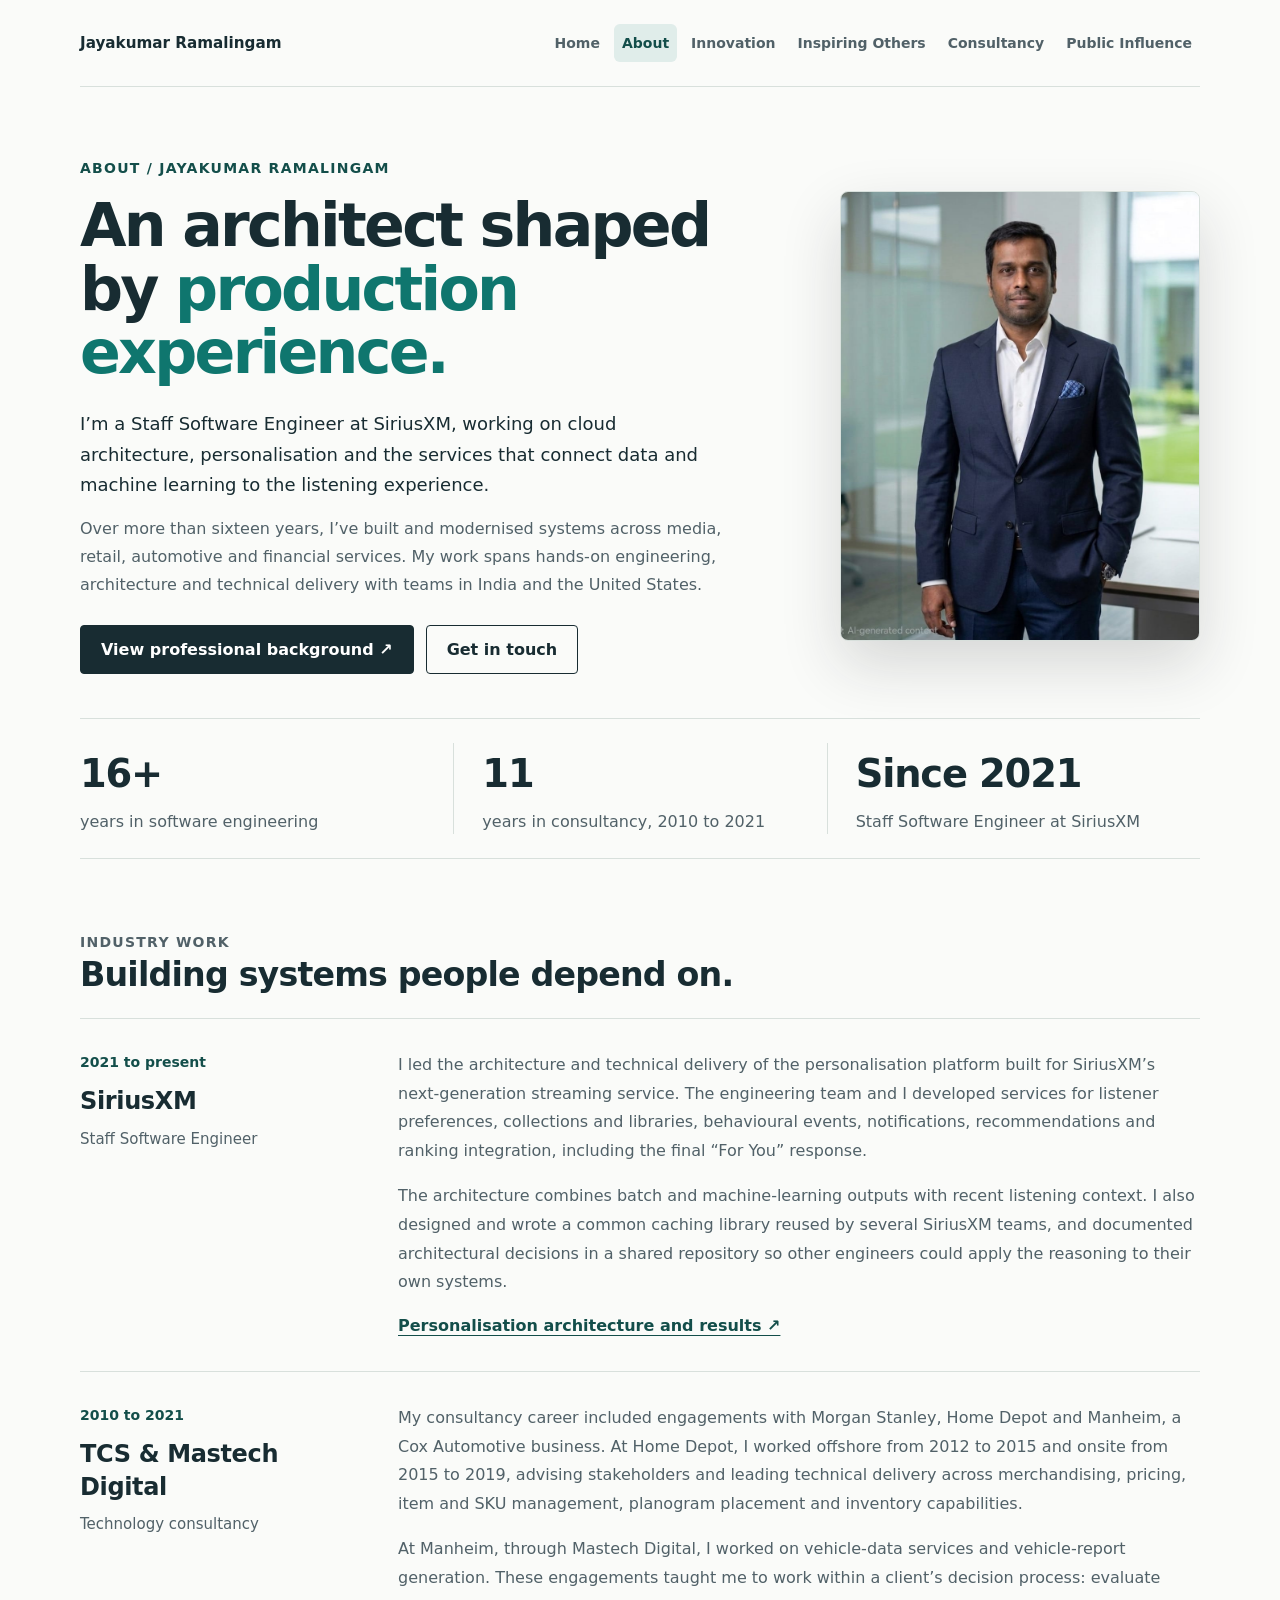
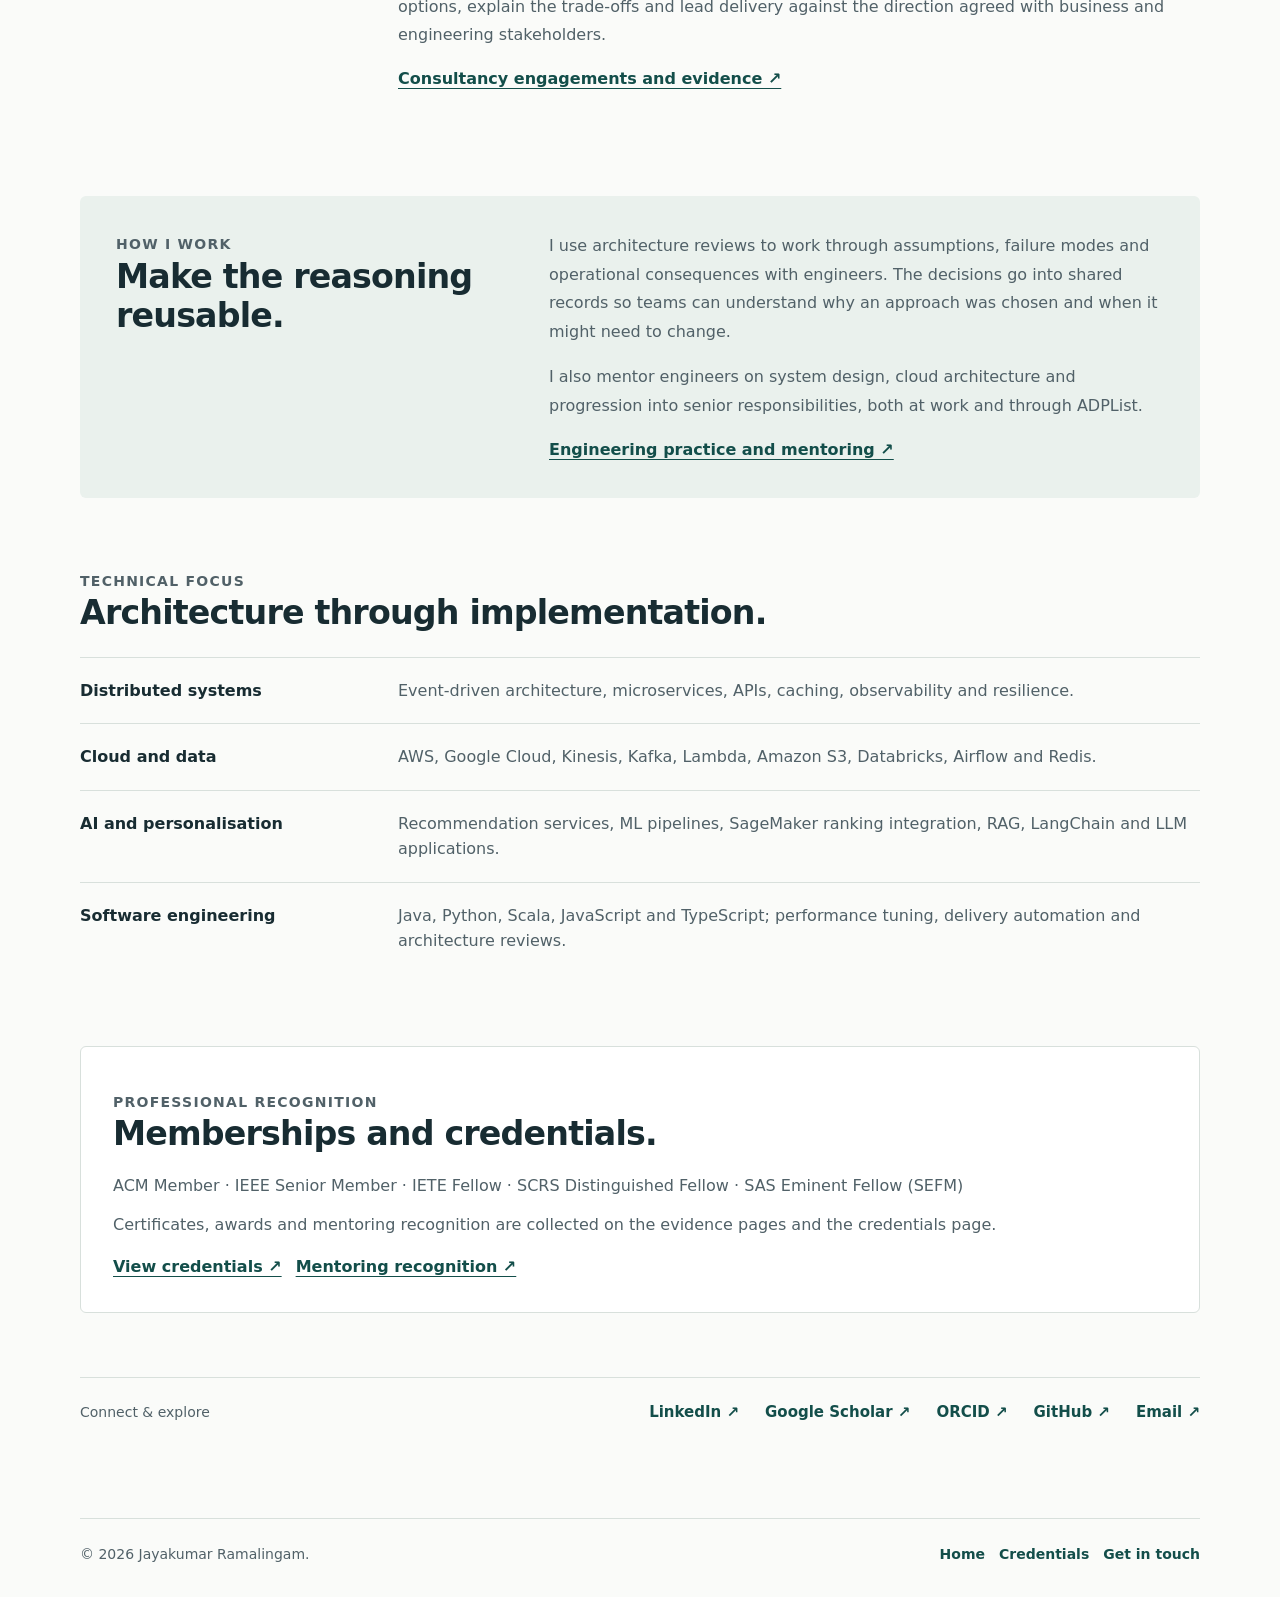
==== commit 540a7894: "Simplify About and remove outdated partial evidence summaries" ====
--- a/about.html
+++ b/about.html
@@ -47,13 +47,9 @@
           <article><div class="career-label"><span>2010 to 2021</span><h3>TCS &amp; Mastech Digital</h3><p>Technology consultancy</p></div><div><p>My consultancy career included engagements with Morgan Stanley, Home Depot and Manheim, a Cox Automotive business. At Home Depot, I worked offshore from 2012 to 2015 and onsite from 2015 to 2019, advising stakeholders and leading technical delivery across merchandising, pricing, item and SKU management, planogram placement and inventory capabilities.</p><p>At Manheim, through Mastech Digital, I worked on vehicle-data services and vehicle-report generation. These engagements taught me to work within a client’s decision process: evaluate options, explain the trade-offs and lead delivery against the direction agreed with business and engineering stakeholders.</p><a class="text-link" href="consultancy.html">Consultancy engagements and evidence ↗</a></div></article>
         </div>
       </section>
-      <section class="section practice-section" aria-labelledby="practice-title"><div><p class="eyebrow">How I work</p><h2 id="practice-title">Make the reasoning reusable.</h2></div><div><p>I use architecture reviews to work through assumptions, failure modes and operational consequences with engineers. The decisions go into shared records so teams can understand why an approach was chosen and when it might need to change.</p><p>I also mentor engineers on system design, cloud architecture and progression into senior responsibilities, both at work and through ADPList.</p><div class="text-links"><a href="inspiring.html">Changes in engineering practice ↗</a></div></div></section>
-      <section class="section" aria-labelledby="research-title">
-        <div class="section-heading"><p class="eyebrow">Research &amp; professional service</p><h2 id="research-title">Taking production questions into public discussion.</h2></div>
-        <div class="about-contributions"><article><h3>Applied research and writing</h3><p>My published work covers event-driven personalisation, low-latency machine-learning pipelines and AI-native data platforms. I write for practitioners on the architecture, observability and operational controls behind dependable AI systems.</p><a class="text-link" href="publications.html">Research publications ↗</a><a class="text-link" href="influencer.html#writing-title">Practitioner articles ↗</a></article><article><h3>Speaking and technical evaluation</h3><p>I delivered the ICDSA 2026 keynote and spoke at MinneAnalytics DataTech. I serve on international conference committees, review research and judge technology awards. The New Stack has quoted my analysis.</p><a class="text-link" href="influencer.html">Talks, committees and media ↗</a></article></div>
-      </section>
+      <section class="section practice-section" aria-labelledby="practice-title"><div><p class="eyebrow">How I work</p><h2 id="practice-title">Make the reasoning reusable.</h2></div><div><p>I use architecture reviews to work through assumptions, failure modes and operational consequences with engineers. The decisions go into shared records so teams can understand why an approach was chosen and when it might need to change.</p><p>I also mentor engineers on system design, cloud architecture and progression into senior responsibilities, both at work and through ADPList.</p><div class="text-links"><a href="inspiring.html">Engineering practice and mentoring ↗</a></div></div></section>
       <section class="section" aria-labelledby="expertise-title"><div class="section-heading"><p class="eyebrow">Technical focus</p><h2 id="expertise-title">Architecture through implementation.</h2></div><dl class="expertise-list"><div><dt>Distributed systems</dt><dd>Event-driven architecture, microservices, APIs, caching, observability and resilience.</dd></div><div><dt>Cloud and data</dt><dd>AWS, Google Cloud, Kinesis, Kafka, Lambda, Amazon S3, Databricks, Airflow and Redis.</dd></div><div><dt>AI and personalisation</dt><dd>Recommendation services, ML pipelines, SageMaker ranking integration, RAG, LangChain and LLM applications.</dd></div><div><dt>Software engineering</dt><dd>Java, Python, Scala, JavaScript and TypeScript; performance tuning, delivery automation and architecture reviews.</dd></div></dl></section>
-      <section class="section credentials-band" aria-labelledby="credentials-title"><div><p class="eyebrow">Professional recognition</p><h2 id="credentials-title">Memberships and credentials.</h2><p>ACM Member · IEEE Senior Member · IETE Fellow · SCRS Distinguished Fellow · SAS Eminent Fellow (SEFM)</p><p>My credentials page also records AWS and Oracle certifications and selected conference, reviewer and mentoring certificates.</p><a class="text-link" href="certifications.html">View certificates and recognition ↗</a></div><div class="mentoring-recognition"><span>ADPList · April to June 2026</span><h3>Top 50 Fresh in Data Engineering</h3><p>Recognition for my mentoring activity on the platform.</p><a class="text-link" href="certifications.html#recognition-title">View recognition ↗</a></div></section>
+      <section class="section credentials-band" aria-labelledby="credentials-title"><div><p class="eyebrow">Professional recognition</p><h2 id="credentials-title">Memberships and credentials.</h2><p>ACM Member · IEEE Senior Member · IETE Fellow · SCRS Distinguished Fellow · SAS Eminent Fellow (SEFM)</p><p>Certificates, awards and mentoring recognition are collected on the evidence pages and the credentials page.</p><div class="text-links"><a href="certifications.html">View credentials ↗</a><a href="inspiring.html#mentoring">Mentoring recognition ↗</a></div></div></section>
       <div class="profile-links closing-links" aria-label="Professional profiles"><span>Connect &amp; explore</span><a href="https://linkedin.com/in/jayakumarramalingam">LinkedIn ↗</a><a href="https://scholar.google.com/citations?user=TAICrQcAAAAJ">Google Scholar ↗</a><a href="https://orcid.org/0009-0007-9823-3097">ORCID ↗</a><a href="https://github.com/jayakumar-ramalingam/">GitHub ↗</a><a href="mailto:Jayakumar.ramalingam@ieee.org">Email ↗</a></div>
     </main>
     <footer class="site-footer"><p>© 2026 Jayakumar Ramalingam.</p><div><a href="index.html">Home</a><a href="certifications.html">Credentials</a><a href="mailto:Jayakumar.ramalingam@ieee.org">Get in touch</a></div></footer>
--- a/profile.css
+++ b/profile.css
@@ -46,11 +46,6 @@
 .card-link { display: flex; width: 100%; justify-content: space-between; gap: 20px; margin-top: auto; color: var(--accent-dark); font-size: .9375rem; font-weight: 700; }
 .profile-refresh .mentoring-note { margin-top: 24px; color: var(--muted); }
 .mentoring-note a { color: var(--accent-dark); font-weight: 650; }
-.public-rows article { display: grid; grid-template-columns: 140px minmax(0, 1fr) 150px; gap: 28px; padding: 28px 0; border-top: 1px solid var(--line); align-items: start; }
-.row-label { font-size: .875rem; color: var(--accent-dark); font-weight: 700; }
-.public-rows h3 { margin-bottom: 10px; }
-.public-rows article > a { color: var(--accent-dark); font-size: .9375rem; font-weight: 700; justify-self: end; }
-.public-rows p { color: var(--muted); line-height: 1.65; margin-bottom: 0; }
 .bio-intro { display: grid; grid-template-columns: minmax(0, 1.4fr) minmax(0, .85fr); gap: 80px; align-items: center; padding: 18px 0 44px; }
 .bio-intro h1 { max-width: 17ch; }
 .conference-portrait { margin: 0; background: #183b40; border-radius: 6px; overflow: hidden; }
@@ -72,21 +67,13 @@
 .practice-section { display: grid; grid-template-columns: .75fr 1.25fr; gap: 64px; padding: 36px; background: #eaf1ed; border-radius: 6px; }
 .practice-section p { color: var(--muted); line-height: 1.8; }
 .practice-section p + p { margin-top: 16px; }
-.about-contributions { display: grid; grid-template-columns: repeat(2, minmax(0, 1fr)); gap: 40px; }
-.about-contributions article { border-top: 1px solid var(--line); padding-top: 24px; }
-.about-contributions h3 { margin-bottom: 16px; }
-.about-contributions p { color: var(--muted); line-height: 1.8; }
-.about-contributions .text-link { margin-right: 14px; }
 .expertise-list { margin: 0; }
 .expertise-list div { display: grid; grid-template-columns: 270px minmax(0, 1fr); gap: 48px; border-top: 1px solid var(--line); padding: 20px 0; }
 .expertise-list dt { font-weight: 700; }
 .expertise-list dd { margin: 0; color: var(--muted); }
-.credentials-band { display: grid; grid-template-columns: 1.4fr .8fr; gap: 48px; padding: 32px; border: 1px solid var(--line); border-radius: 6px; background: white; }
+.credentials-band { padding: 32px; border: 1px solid var(--line); border-radius: 6px; background: white; }
 .credentials-band h2 { margin-bottom: 20px; }
 .credentials-band p { margin-top: 12px; color: var(--muted); }
-.mentoring-recognition { border-left: 1px solid var(--line); padding-left: 28px; }
-.mentoring-recognition > span { font-size: .875rem; color: var(--accent-dark); }
-.mentoring-recognition h3 { margin-top: 14px; }
 .closing-links { margin-top: 64px; border-bottom: 0; }
 .profile-refresh .site-footer { font-size: .875rem; }
 .profile-refresh .site-footer a { font-weight: 650; }
@@ -99,7 +86,7 @@
 }
 @media (max-width: 760px) {
   .profile-refresh .profile { padding: 28px 0 44px; }
-  .intro-grid, .bio-intro, .section-heading-wide, .practice-section, .credentials-band { grid-template-columns: 1fr; }
+  .intro-grid, .bio-intro, .section-heading-wide, .practice-section { grid-template-columns: 1fr; }
   .intro-grid, .bio-intro { gap: 32px; padding-top: 8px; }
   .profile-refresh h1 { font-size: clamp(2.5rem, 8vw, 3.5rem); max-width: 18ch; }
   .profile-refresh .intro-lead { font-size: 1.0625rem; }
@@ -108,17 +95,14 @@
   .profile-links > span { flex-basis: 100%; }
   .profile-refresh .section { margin-top: 48px; }
   .section-heading-wide { gap: 16px; }
-  .work-grid, .about-contributions { grid-template-columns: 1fr; }
+  .work-grid { grid-template-columns: 1fr; }
   .work-card { padding: 24px; }
-  .public-rows article { grid-template-columns: 1fr; gap: 12px; }
-  .public-rows article > a { justify-self: start; }
   .conference-portrait { max-width: 420px; width: 100%; }
   .career-facts { gap: 20px; }
   .career-facts div { padding: 0 0 0 16px; }
   .career-facts dd { font-size: .875rem; }
   .career-entries article, .expertise-list div { grid-template-columns: 1fr; gap: 16px; }
   .practice-section, .credentials-band { padding: 24px; gap: 24px; }
-  .mentoring-recognition { padding: 24px 0 0; border-left: 0; border-top: 1px solid var(--line); }
 }
 @media (max-width: 420px) {
   .career-facts { grid-template-columns: 1fr; }
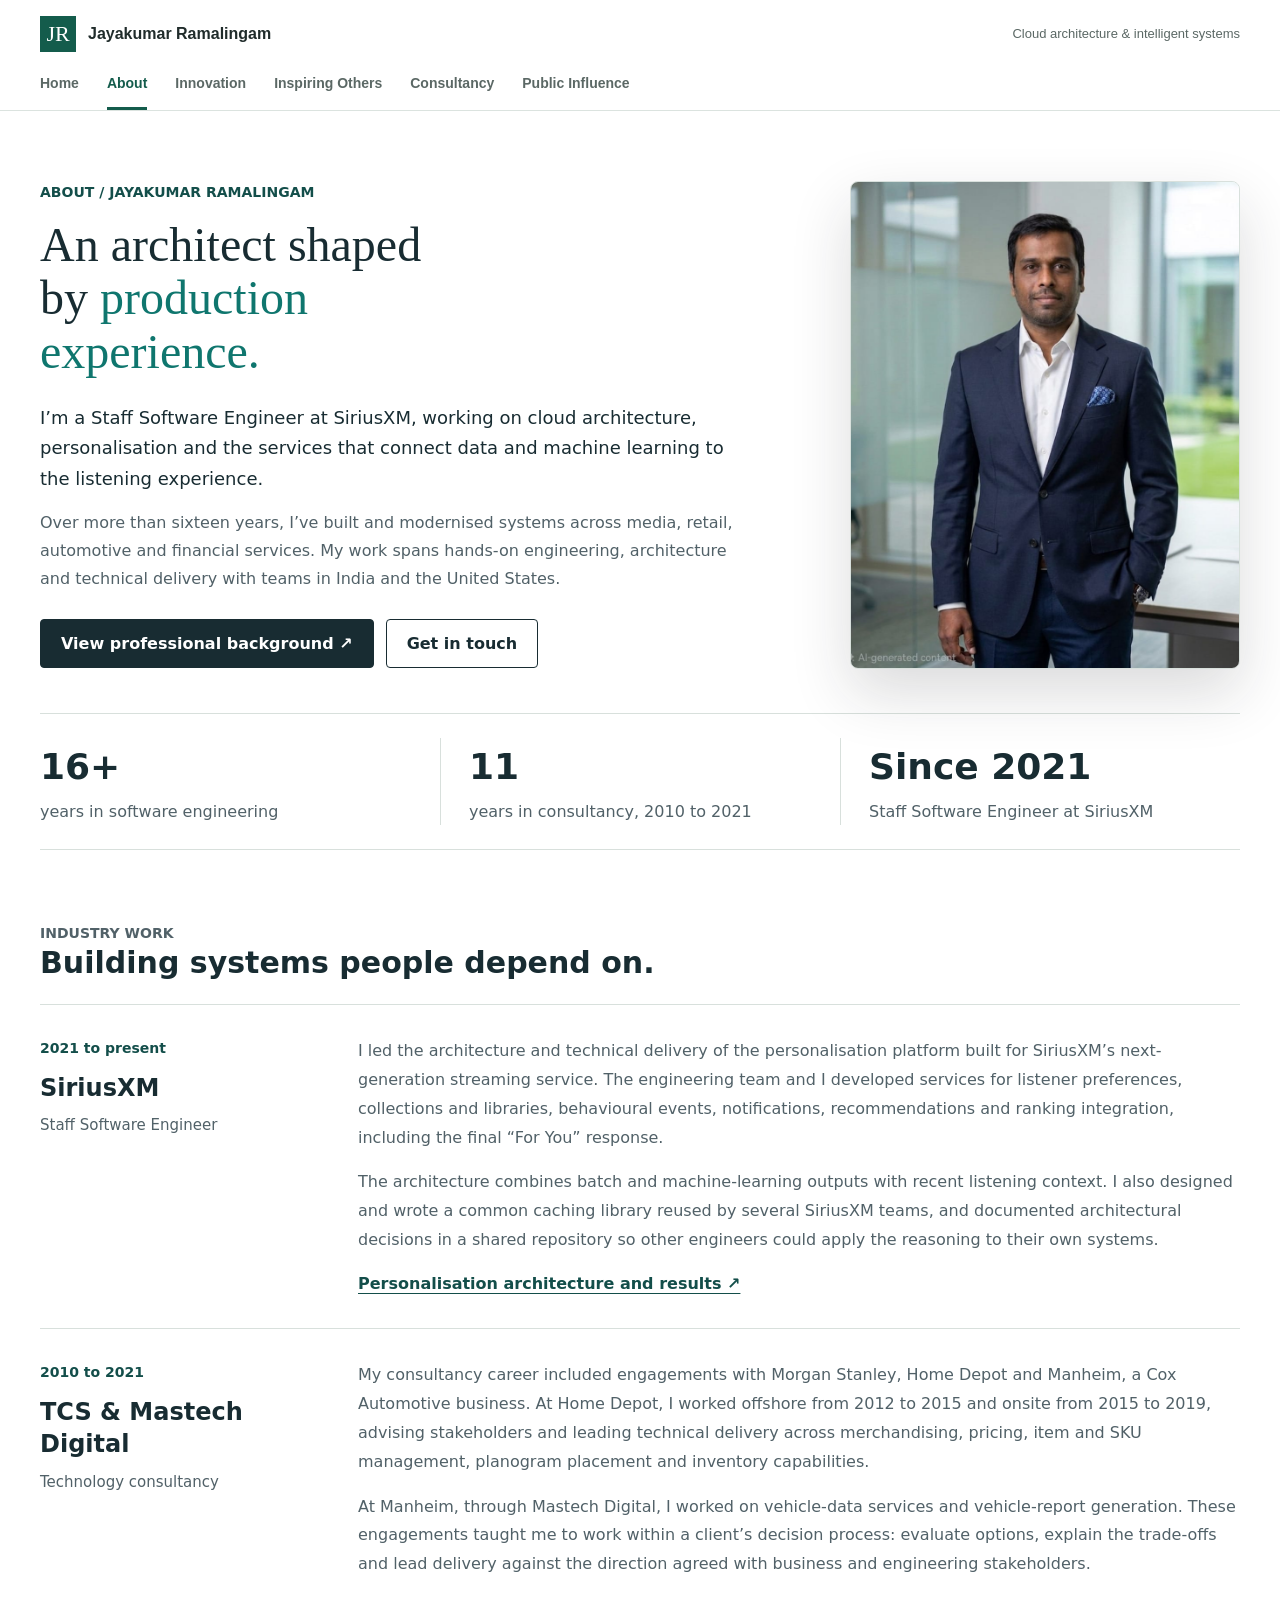
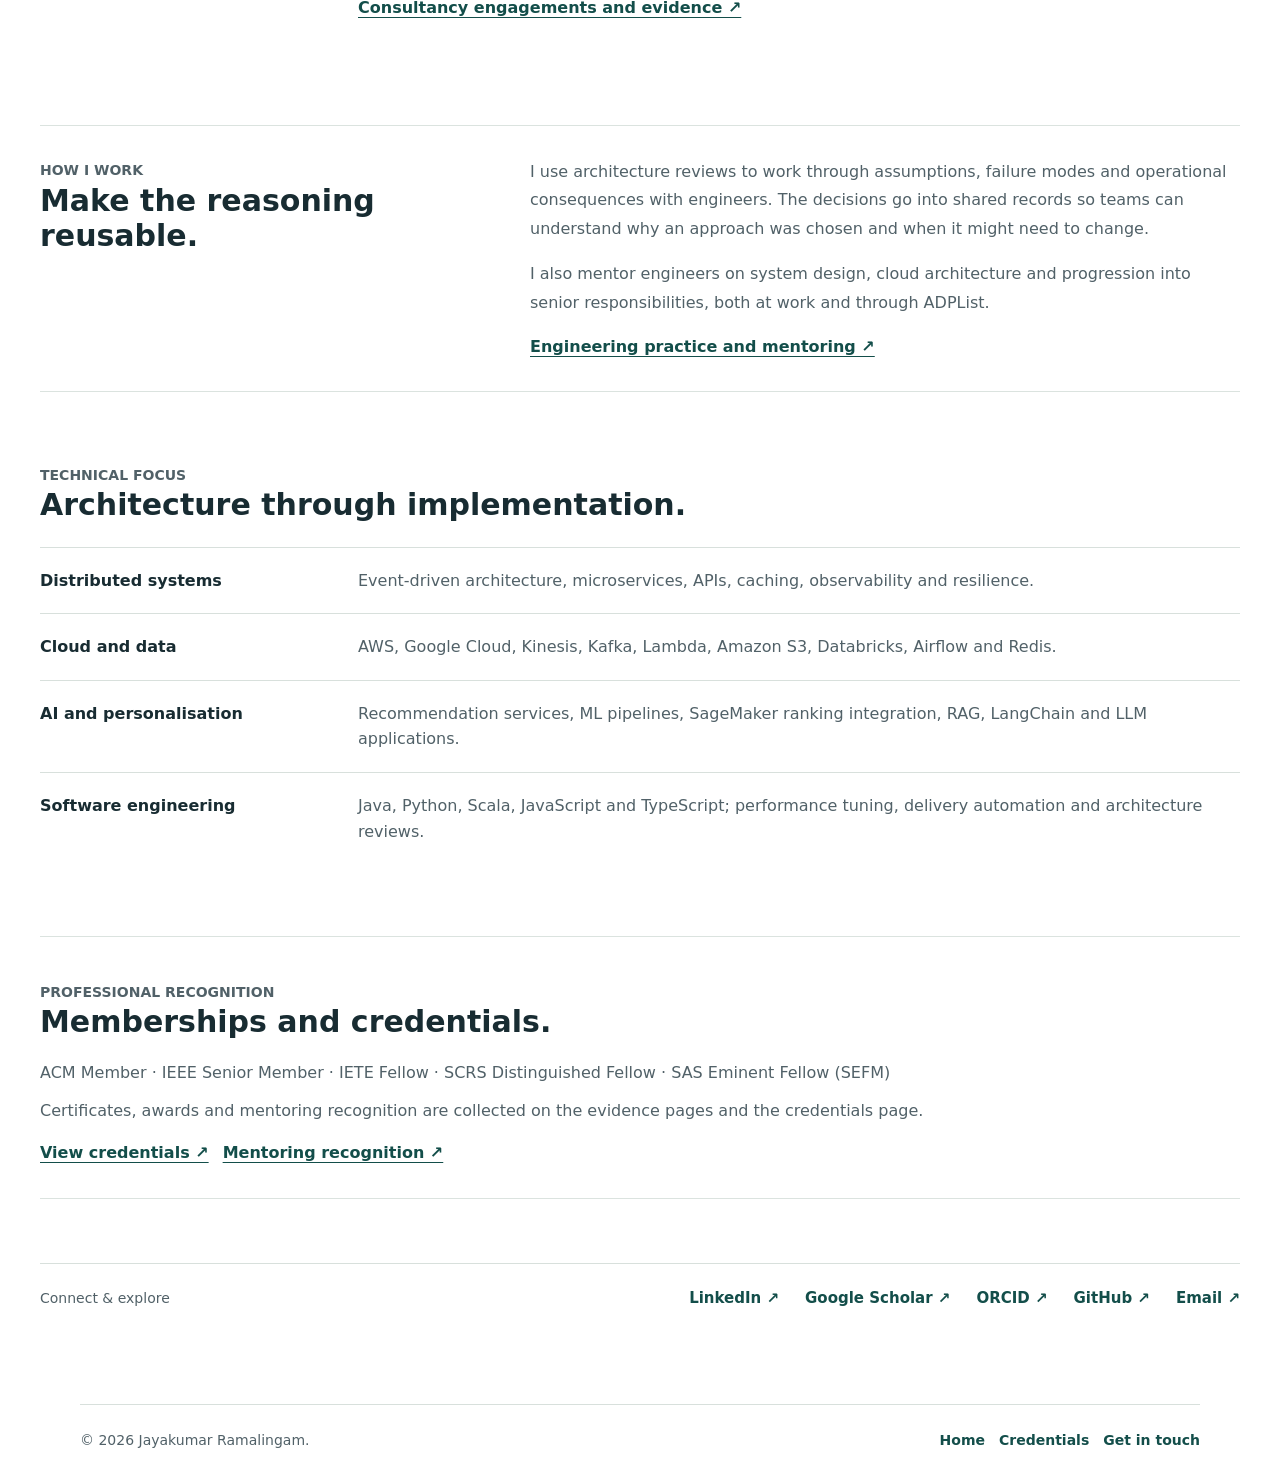
==== commit 57d54bd7: "Polish portfolio navigation and evidence viewing" ====
--- a/about.html
+++ b/about.html
@@ -21,13 +21,15 @@
     <link rel="icon" href="favicon.svg" type="image/svg+xml">
     <link rel="stylesheet" href="style.css">
     <link rel="stylesheet" href="profile.css?v=20260906">
+    <link rel="stylesheet" href="shell.css?v=20261005">
+    <script defer src="navigation.js?v=20261005"></script>
   </head>
   <body class="profile-refresh">
     <a class="skip-link" href="#main">Skip to content</a>
-    <header class="site-header">
-      <a class="brand" href="index.html">Jayakumar Ramalingam</a>
-      <nav class="nav" aria-label="Primary navigation"><a href="index.html">Home</a><a aria-current="page" href="about.html">About</a><a href="innovation.html">Innovation</a><a href="inspiring.html">Inspiring Others</a><a href="consultancy.html">Consultancy</a><a href="influencer.html">Public Influence</a></nav>
-    </header>
+    <header class="header"><div class="wrap">
+      <div class="identity"><a class="brand" href="index.html"><span class="monogram" aria-hidden="true">JR</span>Jayakumar Ramalingam</a><small>Cloud architecture &amp; intelligent systems</small></div>
+      <nav class="primary" aria-label="Primary navigation"><a href="index.html">Home</a><a aria-current="page" href="about.html">About</a><a href="innovation.html">Innovation</a><a href="inspiring.html">Inspiring Others</a><a href="consultancy.html">Consultancy</a><a href="influencer.html">Public Influence</a></nav>
+    </div></header>
     <main class="profile" id="main">
       <section class="bio-intro" aria-labelledby="page-title">
         <div>
@@ -49,7 +51,7 @@
       </section>
       <section class="section practice-section" aria-labelledby="practice-title"><div><p class="eyebrow">How I work</p><h2 id="practice-title">Make the reasoning reusable.</h2></div><div><p>I use architecture reviews to work through assumptions, failure modes and operational consequences with engineers. The decisions go into shared records so teams can understand why an approach was chosen and when it might need to change.</p><p>I also mentor engineers on system design, cloud architecture and progression into senior responsibilities, both at work and through ADPList.</p><div class="text-links"><a href="inspiring.html">Engineering practice and mentoring ↗</a></div></div></section>
       <section class="section" aria-labelledby="expertise-title"><div class="section-heading"><p class="eyebrow">Technical focus</p><h2 id="expertise-title">Architecture through implementation.</h2></div><dl class="expertise-list"><div><dt>Distributed systems</dt><dd>Event-driven architecture, microservices, APIs, caching, observability and resilience.</dd></div><div><dt>Cloud and data</dt><dd>AWS, Google Cloud, Kinesis, Kafka, Lambda, Amazon S3, Databricks, Airflow and Redis.</dd></div><div><dt>AI and personalisation</dt><dd>Recommendation services, ML pipelines, SageMaker ranking integration, RAG, LangChain and LLM applications.</dd></div><div><dt>Software engineering</dt><dd>Java, Python, Scala, JavaScript and TypeScript; performance tuning, delivery automation and architecture reviews.</dd></div></dl></section>
-      <section class="section credentials-band" aria-labelledby="credentials-title"><div><p class="eyebrow">Professional recognition</p><h2 id="credentials-title">Memberships and credentials.</h2><p>ACM Member · IEEE Senior Member · IETE Fellow · SCRS Distinguished Fellow · SAS Eminent Fellow (SEFM)</p><p>Certificates, awards and mentoring recognition are collected on the evidence pages and the credentials page.</p><div class="text-links"><a href="certifications.html">View credentials ↗</a><a href="inspiring.html#mentoring">Mentoring recognition ↗</a></div></div></section>
+      <section class="section credentials-band" aria-labelledby="credentials-title"><div><p class="eyebrow">Professional recognition</p><h2 id="credentials-title">Memberships and credentials.</h2><p>ACM Member · IEEE Senior Member · IETE Fellow · SCRS Distinguished Fellow · SAS Eminent Fellow (SEFM)</p><p>Certificates, awards and mentoring recognition are collected on the evidence pages and the credentials page.</p><div class="text-links"><a href="certifications.html">View credentials ↗</a><a href="certifications.html#mentoring-recognition">Mentoring recognition ↗</a></div></div></section>
       <div class="profile-links closing-links" aria-label="Professional profiles"><span>Connect &amp; explore</span><a href="https://linkedin.com/in/jayakumarramalingam">LinkedIn ↗</a><a href="https://scholar.google.com/citations?user=TAICrQcAAAAJ">Google Scholar ↗</a><a href="https://orcid.org/0009-0007-9823-3097">ORCID ↗</a><a href="https://github.com/jayakumar-ramalingam/">GitHub ↗</a><a href="mailto:Jayakumar.ramalingam@ieee.org">Email ↗</a></div>
     </main>
     <footer class="site-footer"><p>© 2026 Jayakumar Ramalingam.</p><div><a href="index.html">Home</a><a href="certifications.html">Credentials</a><a href="mailto:Jayakumar.ramalingam@ieee.org">Get in touch</a></div></footer>
--- a/shell.css
+++ b/shell.css
@@ -0,0 +1,43 @@
+/* Shared navigation and page rhythm for the six main portfolio pages. */
+:root { --header-height: 124px; }
+html { scroll-padding-top: calc(var(--header-height) + 90px); }
+.header { position: sticky; top: 0; z-index: 30; background: #fff; border-bottom: 1px solid #dbe3df; }
+.header .wrap { width: min(1200px, calc(100% - 64px)); margin: auto; }
+.header .identity { display: flex; align-items: center; justify-content: space-between; gap: 20px; padding: 16px 0 8px; }
+.header .brand { display: flex; align-items: center; gap: 12px; color: #202c2b; font: 700 16px/1.4 Arial, sans-serif; text-decoration: none; }
+.header .monogram { display: grid; place-items: center; width: 36px; height: 36px; flex: 0 0 36px; color: #fff; background: #145c4c; font: 22px Georgia, serif; }
+.header .identity small { font: 13px/1.4 Arial, sans-serif; color: #5b6865; }
+.header .primary { display: flex; flex-wrap: nowrap; gap: 28px; overflow-x: auto; scrollbar-width: thin; }
+.header .primary a { flex: 0 0 auto; padding: 13px 0; border-bottom: 3px solid transparent; color: #5b6865; text-decoration: none; font: 600 14px/1.5 Arial, sans-serif; }
+.header .primary a:hover, .header .primary a[aria-current="page"] { color: #145c4c; border-bottom-color: #145c4c; }
+.header a:focus-visible { outline: 3px solid #926320; outline-offset: -3px; }
+.page-index { position: sticky; top: var(--header-height); z-index: 20; background: #fff; flex-wrap: nowrap; overflow-x: auto; gap: 24px; padding: 0; scrollbar-width: thin; }
+.page-index a { flex: 0 0 auto; padding: 17px 0 14px; border-bottom: 3px solid transparent; }
+.page-index a[aria-current="location"] { color: #145c4c; font-weight: 700; border-bottom-color: #926320; }
+.page-index a:focus-visible { outline-offset: -3px; }
+main.wrap { width: min(1200px, calc(100% - 64px)); }
+.profile-refresh { background: #fff; }
+.profile-refresh .profile { width: min(1200px, calc(100% - 64px)); max-width: none; }
+.profile-refresh h1 { font-family: Georgia, serif; font-size: 48px; line-height: 1.12; font-weight: 400; letter-spacing: 0; }
+.profile-refresh h2 { font-size: 30px; letter-spacing: 0; }
+.profile-refresh h3, .profile-refresh .eyebrow, .profile-refresh dt { letter-spacing: 0; }
+.profile-refresh .career-facts dt { font-size: 36px; }
+.profile-refresh .work-panel h2 { font-size: 26px; }
+.profile-refresh .work-panel { border-radius: 4px; }
+.profile-refresh .practice-section, .profile-refresh .credentials-band { border-radius: 0; border: 0; border-top: 1px solid #dbe3df; border-bottom: 1px solid #dbe3df; padding: 32px 0; background: #fff; }
+.profile-portrait { width: 100%; max-width: 390px; height: auto; justify-self: end; }
+@media (max-width: 900px) { .header .identity small { display: none; } }
+@media (max-width: 620px) {
+  .header .wrap, main.wrap, .profile-refresh .profile { width: calc(100% - 32px); }
+  .header .brand { font-size: 14px; }
+  .header .identity { padding: 12px 0 4px; }
+  .header .primary { display: flex; gap: 22px; }
+  .header .primary a { font-size: 13px; padding: 12px 0; }
+  .page-index { gap: 22px; }
+  .page-index a { padding: 13px 0 10px; }
+  .profile-refresh h1 { font-size: 36px; }
+  .profile-refresh h2 { font-size: 26px; }
+  .profile-refresh .career-facts dt { font-size: 30px; }
+  .profile-portrait { justify-self: start; max-width: 320px; }
+}
+@media print { .header, .page-index { position: static; } .page-index { display: none; } }
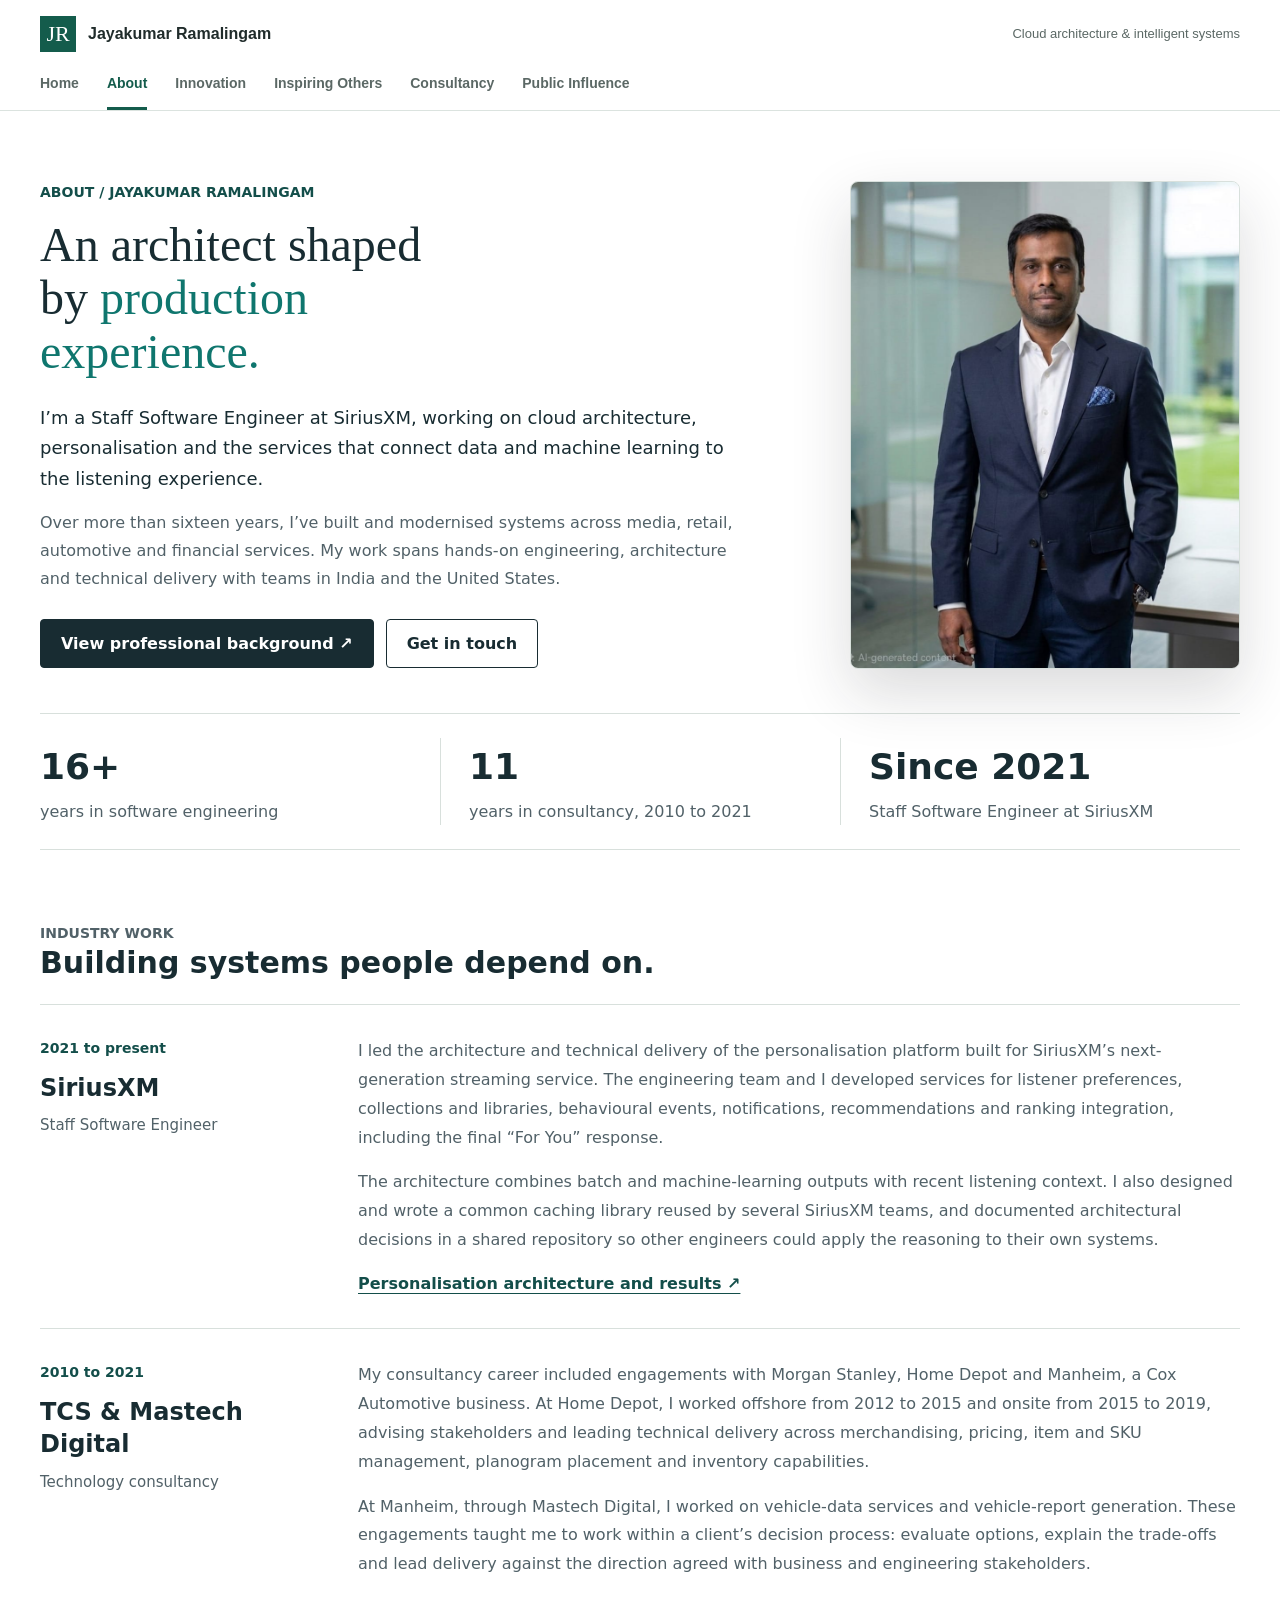
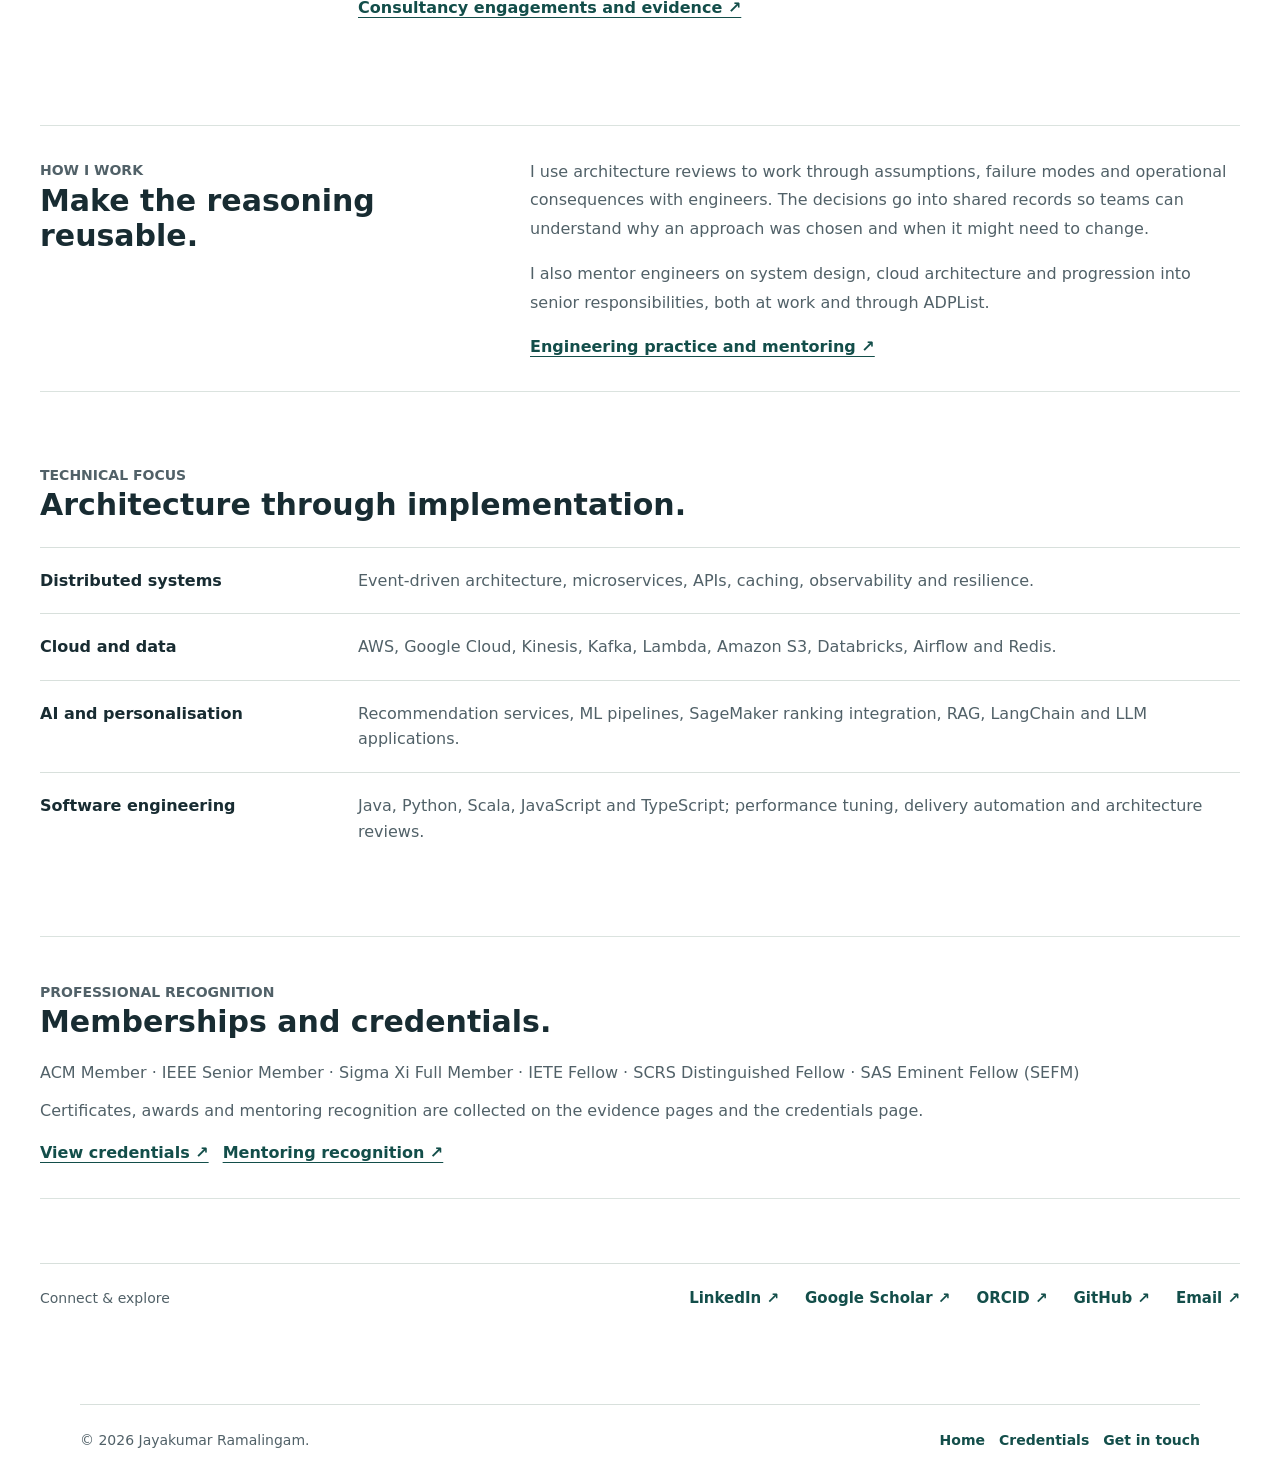
==== commit 3e5b8cdc: "Add Sigma Xi full membership certificate" ====
--- a/about.html
+++ b/about.html
@@ -21,8 +21,8 @@
     <link rel="icon" href="favicon.svg" type="image/svg+xml">
     <link rel="stylesheet" href="style.css">
     <link rel="stylesheet" href="profile.css?v=20260906">
-    <link rel="stylesheet" href="shell.css?v=20261005">
-    <script defer src="navigation.js?v=20261005"></script>
+    <link rel="stylesheet" href="shell.css?v=20261005b">
+    <script defer src="navigation.js?v=20261005b"></script>
   </head>
   <body class="profile-refresh">
     <a class="skip-link" href="#main">Skip to content</a>
@@ -51,7 +51,7 @@
       </section>
       <section class="section practice-section" aria-labelledby="practice-title"><div><p class="eyebrow">How I work</p><h2 id="practice-title">Make the reasoning reusable.</h2></div><div><p>I use architecture reviews to work through assumptions, failure modes and operational consequences with engineers. The decisions go into shared records so teams can understand why an approach was chosen and when it might need to change.</p><p>I also mentor engineers on system design, cloud architecture and progression into senior responsibilities, both at work and through ADPList.</p><div class="text-links"><a href="inspiring.html">Engineering practice and mentoring ↗</a></div></div></section>
       <section class="section" aria-labelledby="expertise-title"><div class="section-heading"><p class="eyebrow">Technical focus</p><h2 id="expertise-title">Architecture through implementation.</h2></div><dl class="expertise-list"><div><dt>Distributed systems</dt><dd>Event-driven architecture, microservices, APIs, caching, observability and resilience.</dd></div><div><dt>Cloud and data</dt><dd>AWS, Google Cloud, Kinesis, Kafka, Lambda, Amazon S3, Databricks, Airflow and Redis.</dd></div><div><dt>AI and personalisation</dt><dd>Recommendation services, ML pipelines, SageMaker ranking integration, RAG, LangChain and LLM applications.</dd></div><div><dt>Software engineering</dt><dd>Java, Python, Scala, JavaScript and TypeScript; performance tuning, delivery automation and architecture reviews.</dd></div></dl></section>
-      <section class="section credentials-band" aria-labelledby="credentials-title"><div><p class="eyebrow">Professional recognition</p><h2 id="credentials-title">Memberships and credentials.</h2><p>ACM Member · IEEE Senior Member · IETE Fellow · SCRS Distinguished Fellow · SAS Eminent Fellow (SEFM)</p><p>Certificates, awards and mentoring recognition are collected on the evidence pages and the credentials page.</p><div class="text-links"><a href="certifications.html">View credentials ↗</a><a href="certifications.html#mentoring-recognition">Mentoring recognition ↗</a></div></div></section>
+      <section class="section credentials-band" aria-labelledby="credentials-title"><div><p class="eyebrow">Professional recognition</p><h2 id="credentials-title">Memberships and credentials.</h2><p>ACM Member · IEEE Senior Member · Sigma Xi Full Member · IETE Fellow · SCRS Distinguished Fellow · SAS Eminent Fellow (SEFM)</p><p>Certificates, awards and mentoring recognition are collected on the evidence pages and the credentials page.</p><div class="text-links"><a href="certifications.html">View credentials ↗</a><a href="certifications.html#mentoring-recognition">Mentoring recognition ↗</a></div></div></section>
       <div class="profile-links closing-links" aria-label="Professional profiles"><span>Connect &amp; explore</span><a href="https://linkedin.com/in/jayakumarramalingam">LinkedIn ↗</a><a href="https://scholar.google.com/citations?user=TAICrQcAAAAJ">Google Scholar ↗</a><a href="https://orcid.org/0009-0007-9823-3097">ORCID ↗</a><a href="https://github.com/jayakumar-ramalingam/">GitHub ↗</a><a href="mailto:Jayakumar.ramalingam@ieee.org">Email ↗</a></div>
     </main>
     <footer class="site-footer"><p>© 2026 Jayakumar Ramalingam.</p><div><a href="index.html">Home</a><a href="certifications.html">Credentials</a><a href="mailto:Jayakumar.ramalingam@ieee.org">Get in touch</a></div></footer>
--- a/shell.css
+++ b/shell.css
@@ -12,8 +12,8 @@
 .header .primary a:hover, .header .primary a[aria-current="page"] { color: #145c4c; border-bottom-color: #145c4c; }
 .header a:focus-visible { outline: 3px solid #926320; outline-offset: -3px; }
 .page-index { position: sticky; top: var(--header-height); z-index: 20; background: #fff; flex-wrap: nowrap; overflow-x: auto; gap: 24px; padding: 0; scrollbar-width: thin; }
-.page-index a { flex: 0 0 auto; padding: 17px 0 14px; border-bottom: 3px solid transparent; }
-.page-index a[aria-current="location"] { color: #145c4c; font-weight: 700; border-bottom-color: #926320; }
+.page-index a { flex: 0 0 auto; padding: 17px 0 14px; border-bottom: 3px solid transparent; font-weight: 600; }
+.page-index a[aria-current="location"] { color: #145c4c; border-bottom-color: #926320; }
 .page-index a:focus-visible { outline-offset: -3px; }
 main.wrap { width: min(1200px, calc(100% - 64px)); }
 .profile-refresh { background: #fff; }
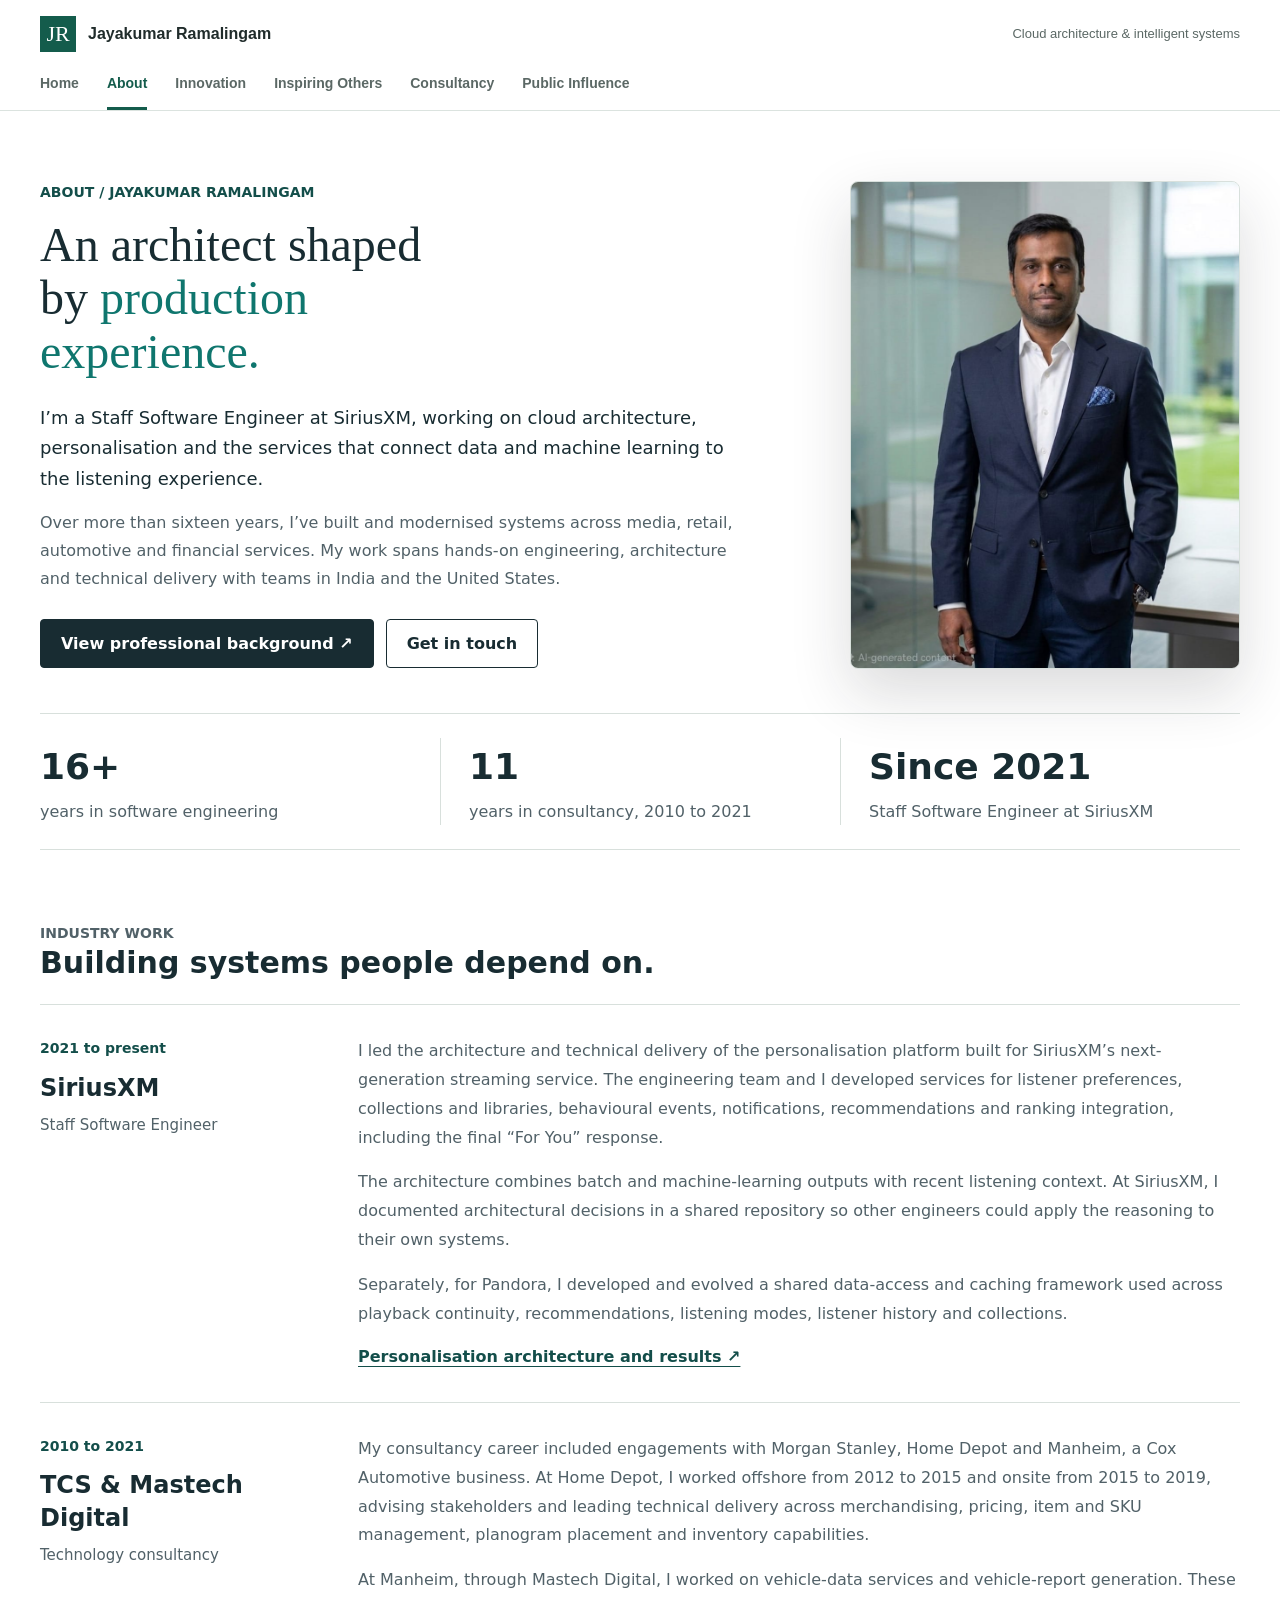
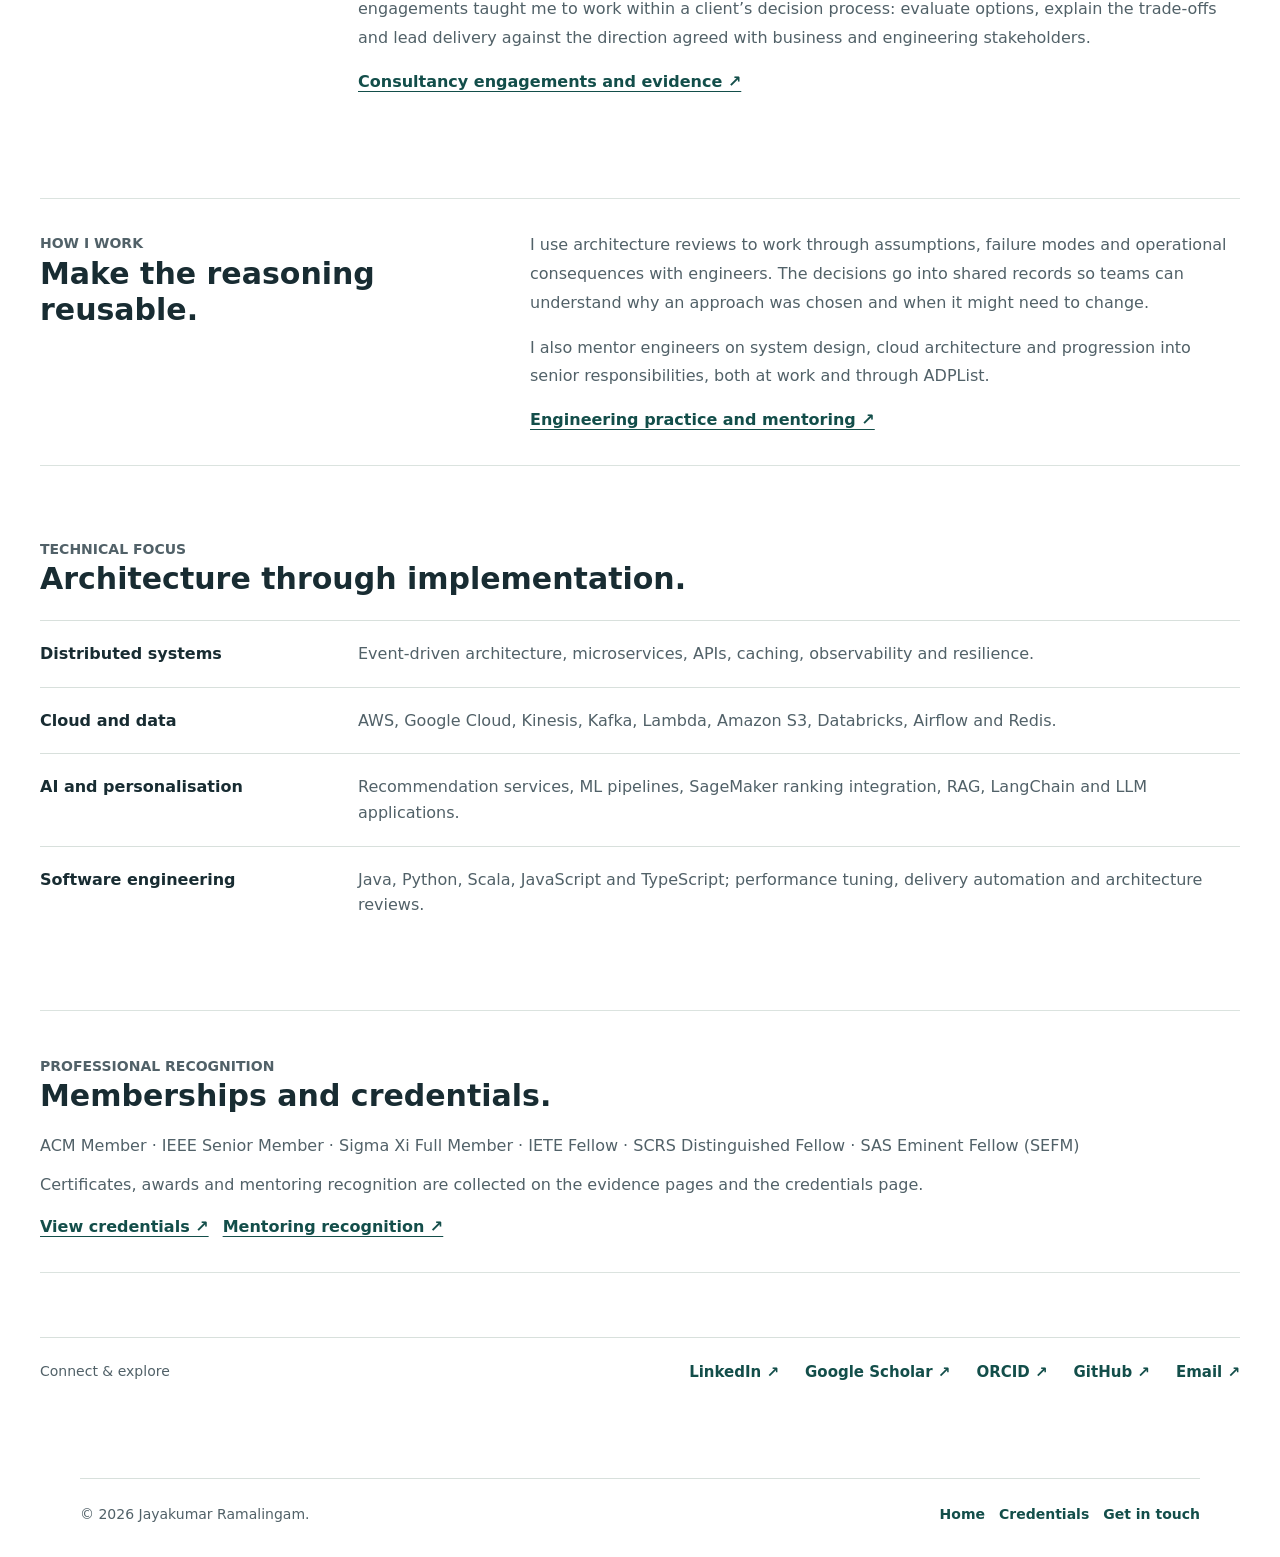
==== commit 1b0fcb61: "Correct shared caching framework attribution to Pandora" ====
--- a/about.html
+++ b/about.html
@@ -45,7 +45,7 @@
       <section class="section bio-story" aria-labelledby="work-title">
         <div class="section-heading"><p class="eyebrow">Industry work</p><h2 id="work-title">Building systems people depend on.</h2></div>
         <div class="career-entries">
-          <article><div class="career-label"><span>2021 to present</span><h3>SiriusXM</h3><p>Staff Software Engineer</p></div><div><p>I led the architecture and technical delivery of the personalisation platform built for SiriusXM’s next-generation streaming service. The engineering team and I developed services for listener preferences, collections and libraries, behavioural events, notifications, recommendations and ranking integration, including the final “For You” response.</p><p>The architecture combines batch and machine-learning outputs with recent listening context. I also designed and wrote a common caching library reused by several SiriusXM teams, and documented architectural decisions in a shared repository so other engineers could apply the reasoning to their own systems.</p><a class="text-link" href="innovation.html">Personalisation architecture and results ↗</a></div></article>
+          <article><div class="career-label"><span>2021 to present</span><h3>SiriusXM</h3><p>Staff Software Engineer</p></div><div><p>I led the architecture and technical delivery of the personalisation platform built for SiriusXM’s next-generation streaming service. The engineering team and I developed services for listener preferences, collections and libraries, behavioural events, notifications, recommendations and ranking integration, including the final “For You” response.</p><p>The architecture combines batch and machine-learning outputs with recent listening context. At SiriusXM, I documented architectural decisions in a shared repository so other engineers could apply the reasoning to their own systems.</p><p>Separately, for Pandora, I developed and evolved a shared data-access and caching framework used across playback continuity, recommendations, listening modes, listener history and collections.</p><a class="text-link" href="innovation.html">Personalisation architecture and results ↗</a></div></article>
           <article><div class="career-label"><span>2010 to 2021</span><h3>TCS &amp; Mastech Digital</h3><p>Technology consultancy</p></div><div><p>My consultancy career included engagements with Morgan Stanley, Home Depot and Manheim, a Cox Automotive business. At Home Depot, I worked offshore from 2012 to 2015 and onsite from 2015 to 2019, advising stakeholders and leading technical delivery across merchandising, pricing, item and SKU management, planogram placement and inventory capabilities.</p><p>At Manheim, through Mastech Digital, I worked on vehicle-data services and vehicle-report generation. These engagements taught me to work within a client’s decision process: evaluate options, explain the trade-offs and lead delivery against the direction agreed with business and engineering stakeholders.</p><a class="text-link" href="consultancy.html">Consultancy engagements and evidence ↗</a></div></article>
         </div>
       </section>
